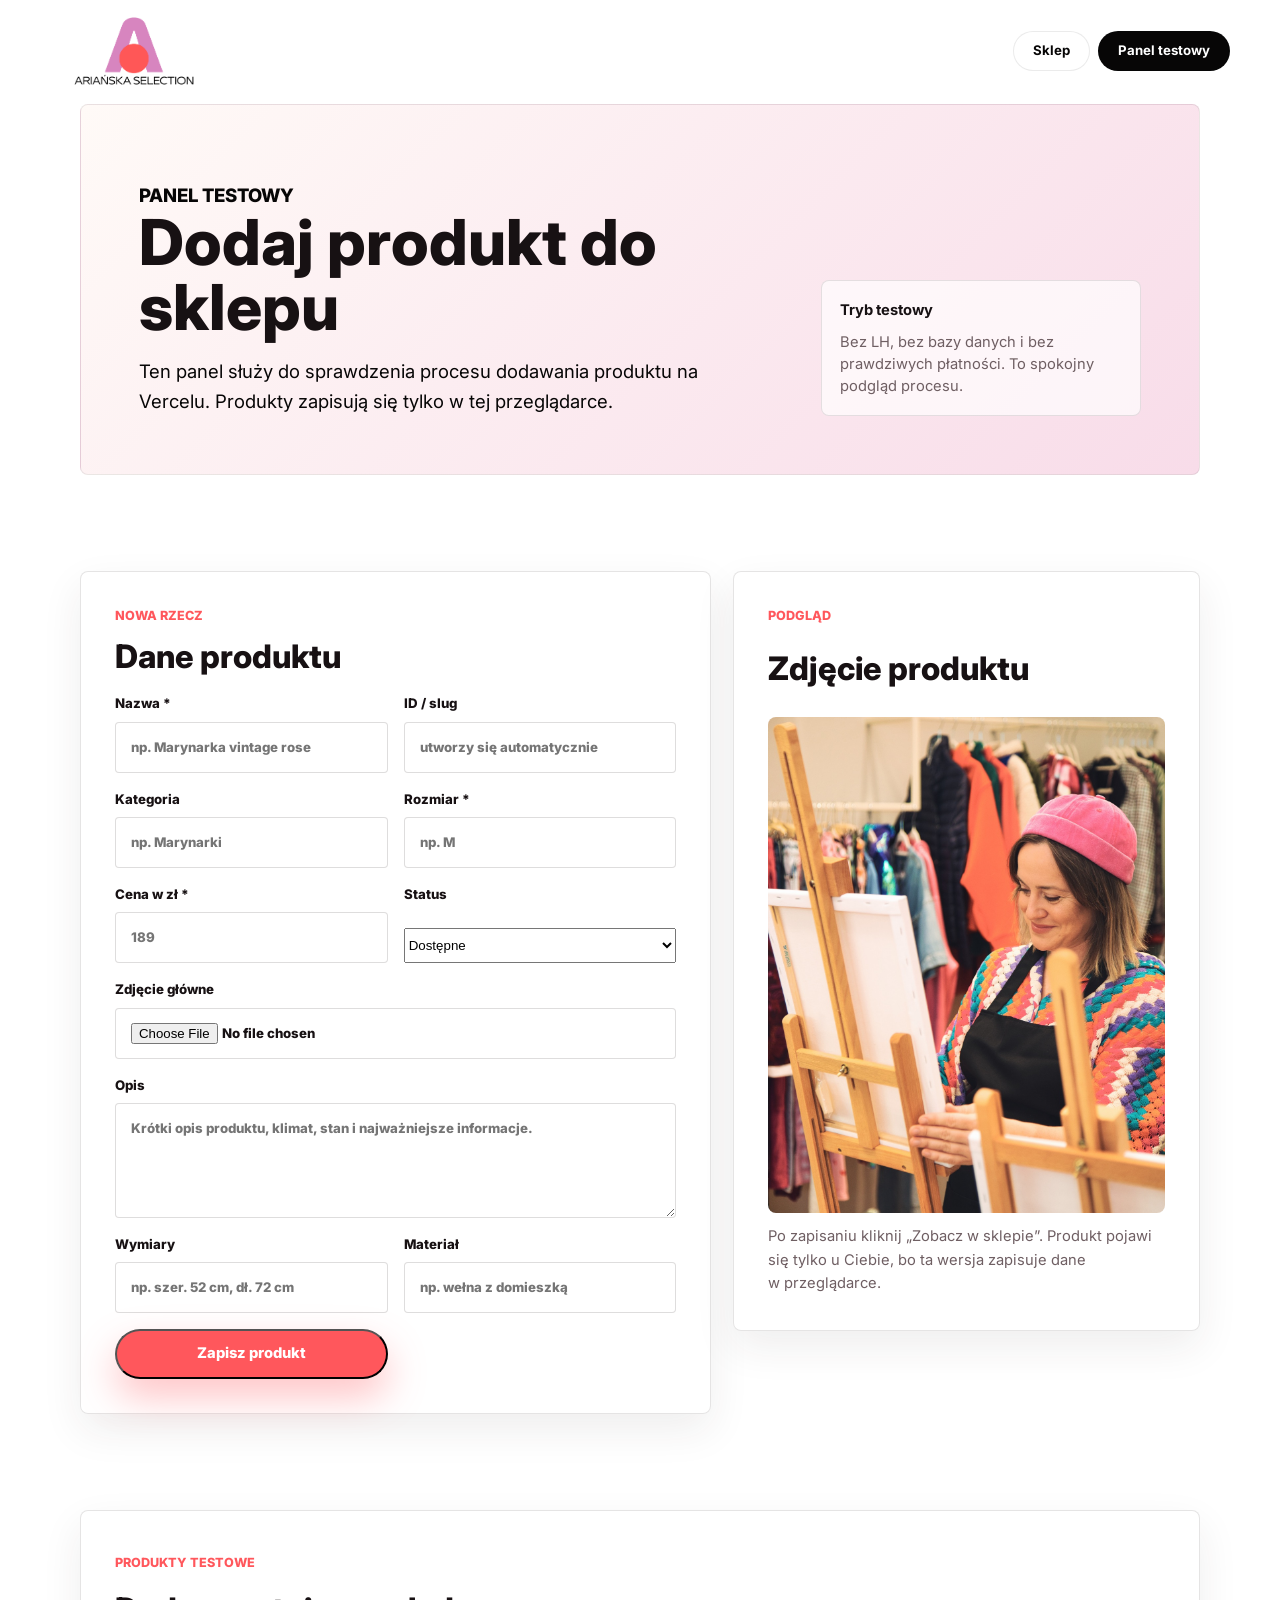
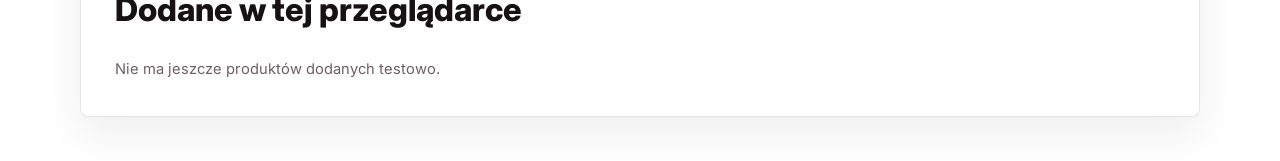
==== admin.html @ 2d5913c3 "Add test product admin panel" ====
<!doctype html>
<html lang="pl">
  <head>
    <meta charset="utf-8">
    <meta name="viewport" content="width=device-width, initial-scale=1">
    <title>Panel testowy sklepu | Ariańska Selection</title>
    <meta
      name="description"
      content="Testowy panel dodawania produktów do sklepu Ariańska Selection."
    >
    <link rel="preconnect" href="https://fonts.googleapis.com">
    <link rel="preconnect" href="https://fonts.gstatic.com" crossorigin>
    <link
      href="https://fonts.googleapis.com/css2?family=Inter:wght@400;500;600;700;800&display=swap"
      rel="stylesheet"
    >
    <link rel="stylesheet" href="styles.css?v=81">
    <style>
      .test-admin-note {
        margin: 0;
        color: var(--muted);
        font-size: 1rem;
        line-height: 1.6;
      }

      .test-admin-layout {
        display: grid;
        grid-template-columns: minmax(0, 1.15fr) minmax(280px, .85fr);
        gap: 22px;
        align-items: start;
      }

      .test-admin-panel {
        border: 1px solid rgba(47, 35, 32, .12);
        border-radius: 8px;
        background: rgba(255, 255, 255, .76);
        box-shadow: 0 16px 40px rgba(47, 35, 32, .08);
      }

      .test-admin-panel h2 {
        margin: 0 0 18px;
        font-size: clamp(1.55rem, 3vw, 2.2rem);
      }

      .test-admin-panel .form-grid {
        grid-template-columns: repeat(2, minmax(0, 1fr));
      }

      .test-admin-panel label.is-wide {
        grid-column: 1 / -1;
      }

      .test-admin-form {
        padding: clamp(22px, 4vw, 34px);
      }

      .test-admin-list {
        display: grid;
        gap: 12px;
        padding: clamp(22px, 4vw, 34px);
      }

      .test-admin-preview {
        display: grid;
        gap: 12px;
      }

      .test-admin-preview img {
        width: 100%;
        aspect-ratio: 4 / 5;
        object-fit: cover;
        border-radius: 8px;
        background: var(--rose-pale);
      }

      .test-product-row {
        display: grid;
        grid-template-columns: 72px minmax(0, 1fr);
        gap: 12px;
        align-items: center;
        padding: 12px;
        border: 1px solid rgba(47, 35, 32, .12);
        border-radius: 8px;
        background: rgba(255, 255, 255, .74);
      }

      .test-product-row img {
        width: 72px;
        aspect-ratio: 1;
        object-fit: cover;
        border-radius: 8px;
      }

      .test-product-row h3 {
        margin: 0;
        font-size: 1rem;
      }

      .test-product-row p {
        margin: 4px 0 10px;
        color: var(--muted);
        font-size: .9rem;
      }

      .test-product-actions {
        display: flex;
        flex-wrap: wrap;
        gap: 8px;
      }

      .test-product-actions a,
      .test-product-actions button {
        min-height: 34px;
        padding: 0 12px;
        border: 1px solid rgba(47, 35, 32, .14);
        border-radius: 999px;
        color: var(--ink);
        background: #fff;
        font-size: .82rem;
        font-weight: 800;
        text-decoration: none;
        text-transform: uppercase;
      }

      .test-product-actions button {
        cursor: pointer;
      }

      .test-admin-message {
        display: none;
        margin: 14px 0 0;
        padding: 12px 14px;
        border-radius: 8px;
        color: var(--ink);
        background: var(--rose-pale);
        font-weight: 800;
      }

      .test-admin-message.is-visible {
        display: block;
      }

      @media (max-width: 820px) {
        .test-admin-layout,
        .test-admin-panel .form-grid {
          grid-template-columns: 1fr;
        }
      }
    </style>
  </head>
  <body class="commerce-page shop-page">
    <header class="commerce-topbar">
      <a class="brand" href="/" aria-label="Ariańska Selection">
        <img src="assets/logo-menu.png" alt="Ariańska Selection">
      </a>
      <div class="site-menu" aria-label="Menu sklepu">
        <a href="/sklep">Sklep</a>
        <a class="is-active" href="/admin">Panel testowy</a>
      </div>
    </header>

    <main class="commerce-shell shop-shell">
      <section class="shop-hero">
        <div>
          <p class="section-kicker">Panel testowy</p>
          <h1>Dodaj produkt do sklepu</h1>
          <p>
            Ten panel służy do sprawdzenia procesu dodawania produktu na Vercelu.
            Produkty zapisują się tylko w tej przeglądarce.
          </p>
        </div>
        <aside>
          <strong>Tryb testowy</strong>
          <span>Bez LH, bez bazy danych i bez prawdziwych płatności. To spokojny podgląd procesu.</span>
        </aside>
      </section>

      <section class="test-admin-layout">
        <section class="test-admin-panel test-admin-form">
          <p class="section-kicker">Nowa rzecz</p>
          <h2>Dane produktu</h2>

          <form class="form-grid" data-shop-admin-form>
            <label>
              Nazwa *
              <input name="name" placeholder="np. Marynarka vintage rose" required>
            </label>
            <label>
              ID / slug
              <input name="id" placeholder="utworzy się automatycznie">
            </label>
            <label>
              Kategoria
              <input name="category" placeholder="np. Marynarki">
            </label>
            <label>
              Rozmiar *
              <input name="size" placeholder="np. M" required>
            </label>
            <label>
              Cena w zł *
              <input type="number" name="price" min="1" step="1" placeholder="189" required>
            </label>
            <label>
              Status
              <select name="status">
                <option value="available">Dostępne</option>
                <option value="reserved">Zarezerwowane</option>
                <option value="sold">Sprzedane</option>
              </select>
            </label>
            <label class="is-wide">
              Zdjęcie główne
              <input type="file" name="cover" accept="image/*">
            </label>
            <label class="is-wide">
              Opis
              <textarea name="description" rows="4" placeholder="Krótki opis produktu, klimat, stan i najważniejsze informacje."></textarea>
            </label>
            <label>
              Wymiary
              <input name="dimensions" placeholder="np. szer. 52 cm, dł. 72 cm">
            </label>
            <label>
              Materiał
              <input name="material" placeholder="np. wełna z domieszką">
            </label>
            <button class="button button-primary" type="submit">Zapisz produkt</button>
          </form>
          <p class="test-admin-message" data-admin-message></p>
        </section>

        <aside class="test-admin-panel test-admin-form test-admin-preview">
          <p class="section-kicker">Podgląd</p>
          <h2>Zdjęcie produktu</h2>
          <img src="assets/gallery-1.jpeg" alt="" data-image-preview>
          <p class="test-admin-note">
            Po zapisaniu kliknij „Zobacz w sklepie”. Produkt pojawi się tylko u Ciebie,
            bo ta wersja zapisuje dane w przeglądarce.
          </p>
        </aside>
      </section>

      <section class="test-admin-panel test-admin-list">
        <div class="admin-section-heading">
          <p class="section-kicker">Produkty testowe</p>
          <h2>Dodane w tej przeglądarce</h2>
        </div>
        <div data-custom-products-list></div>
      </section>
    </main>

    <script src="assets/shop-products.js?v=1"></script>
    <script src="assets/shop-storage.js?v=1"></script>
    <script>
      (() => {
        const form = document.querySelector("[data-shop-admin-form]");
        const list = document.querySelector("[data-custom-products-list]");
        const imageInput = form.elements.cover;
        const preview = document.querySelector("[data-image-preview]");
        const message = document.querySelector("[data-admin-message]");

        const escapeHtml = (value) => String(value || "").replace(/[&<>"']/g, (char) => ({
          "&": "&amp;",
          "<": "&lt;",
          ">": "&gt;",
          '"': "&quot;",
          "'": "&#039;"
        })[char]);

        const price = (value) => `${Number(value || 0).toLocaleString("pl-PL")} zł`;

        const showMessage = (text) => {
          message.textContent = text;
          message.classList.add("is-visible");
        };

        const renderList = () => {
          const products = window.ARIA_SHOP_STORAGE.customProducts();
          if (!products.length) {
            list.innerHTML = '<p class="test-admin-note">Nie ma jeszcze produktów dodanych testowo.</p>';
            return;
          }

          list.innerHTML = products.map((product) => `
            <article class="test-product-row">
              <img src="${escapeHtml(product.cover)}" alt="">
              <div>
                <h3>${escapeHtml(product.name)}</h3>
                <p>${escapeHtml(product.category)} · ${escapeHtml(product.size)} · ${price(product.price)}</p>
                <div class="test-product-actions">
                  <a href="produkt.html?id=${encodeURIComponent(product.id)}">Karta produktu</a>
                  <a href="sklep-zamowienie.html?id=${encodeURIComponent(product.id)}">Zamówienie</a>
                  <button type="button" data-remove-product="${escapeHtml(product.id)}">Usuń</button>
                </div>
              </div>
            </article>
          `).join("");
        };

        imageInput.addEventListener("change", async () => {
          const dataUrl = await window.ARIA_SHOP_STORAGE.fileToDataUrl(imageInput.files[0]);
          if (dataUrl) {
            preview.src = dataUrl;
          }
        });

        form.addEventListener("submit", async (event) => {
          event.preventDefault();
          const formData = new FormData(form);
          const name = String(formData.get("name") || "").trim();
          const id = window.ARIA_SHOP_STORAGE.slugify(formData.get("id") || name);
          const uploadedImage = await window.ARIA_SHOP_STORAGE.fileToDataUrl(imageInput.files[0]);
          const cover = uploadedImage || "assets/gallery-1.jpeg";

          const product = {
            id,
            name,
            price: Number(formData.get("price") || 0),
            size: String(formData.get("size") || "").trim(),
            status: String(formData.get("status") || "available"),
            category: String(formData.get("category") || "Nowości").trim() || "Nowości",
            cover,
            gallery: [cover],
            description: String(formData.get("description") || "").trim() || "Produkt dodany testowo w panelu Vercel.",
            dimensions: String(formData.get("dimensions") || "").trim() || "do uzupełnienia",
            material: String(formData.get("material") || "").trim() || "do uzupełnienia",
            note: "Produkt dodany testowo. Zapisany tylko w tej przeglądarce."
          };

          window.ARIA_SHOP_STORAGE.saveProduct(product);
          form.reset();
          preview.src = "assets/gallery-1.jpeg";
          renderList();
          showMessage("Produkt zapisany testowo. Możesz go zobaczyć w sklepie albo na karcie produktu.");
        });

        list.addEventListener("click", (event) => {
          const button = event.target.closest("[data-remove-product]");
          if (!button) return;
          window.ARIA_SHOP_STORAGE.removeProduct(button.dataset.removeProduct);
          renderList();
          showMessage("Produkt testowy został usunięty z tej przeglądarki.");
        });

        renderList();
      })();
    </script>
    <script src="assets/typography.js?v=1"></script>
  </body>
</html>
---- styles.css ----
:root {
  --black: #070606;
  --ink: #171113;
  --muted: #6f5f63;
  --rose: #d382bf;
  --rose-soft: #f9e9f3;
  --rose-pale: #fff6fa;
  --warm-panel: #fef9f6;
  --coral: #ff575c;
  --coral-dark: #df383e;
  --cream: #fffaf7;
  --line: rgba(23, 17, 19, 0.12);
  --shadow: 0 24px 70px rgba(36, 19, 25, 0.13);
}

*,
*::before,
*::after {
  box-sizing: border-box;
}

html {
  font-size: 92%;
  scroll-behavior: smooth;
}

body {
  margin: 0;
  color: var(--ink);
  background: var(--cream);
  font-family: "Inter", system-ui, -apple-system, BlinkMacSystemFont, "Segoe UI", sans-serif;
  line-height: 1.6;
}

img {
  display: block;
  max-width: 100%;
}

a {
  color: inherit;
}

button,
input,
textarea {
  font: inherit;
}

.container {
  width: min(1120px, calc(100% - 40px));
  margin: 0 auto;
}

.hero {
  position: relative;
  display: grid;
  min-height: 100vh;
  padding: 24px 0 72px;
  overflow: hidden;
  color: var(--black);
  background: url("assets/hero.jpg") center top / cover no-repeat;
}

.hero::before {
  position: absolute;
  inset: 0;
  z-index: 1;
  content: "";
  background: rgba(255, 255, 255, 0.1);
  pointer-events: none;
}

.hero::after {
  display: none;
  content: none;
}

.topbar {
  position: relative;
  z-index: 2;
  display: flex;
  align-items: center;
  justify-content: space-between;
  width: min(1180px, calc(100% - 40px));
  margin: 0 auto;
}

.brand {
  display: inline-flex;
  align-items: center;
  width: 168px;
  flex: 0 0 168px;
  text-decoration: none;
}

.brand img {
  width: 100%;
  max-height: 74px;
  height: auto;
  object-fit: contain;
}

.nav-cta,
.site-menu a {
  display: inline-flex;
  align-items: center;
  justify-content: center;
  min-height: 40px;
  padding: 0 19px;
  font-size: 0.9rem;
  font-weight: 700;
  text-decoration: none;
  color: var(--black);
  background: #fff;
  border-radius: 999px;
}

.site-menu {
  display: flex;
  flex-wrap: wrap;
  justify-content: flex-end;
  gap: 8px;
}

.site-menu a {
  border: 1px solid rgba(7, 6, 6, 0.08);
}

.site-menu a.is-active {
  color: #fff;
  background: var(--black);
}

.hero-content {
  position: relative;
  z-index: 2;
  align-self: center;
  width: min(1180px, calc(100% - 40px));
  margin: 0 auto;
  padding-top: 36px;
}

.eyebrow,
.section-kicker {
  margin: 0 0 14px;
  color: var(--coral);
  font-size: 0.86rem;
  font-weight: 800;
  letter-spacing: 0;
  text-transform: uppercase;
}

.hero .eyebrow {
  color: var(--black);
  font-size: 1.11rem;
}

.section-kicker-large {
  font-size: 1.11rem;
}

h1,
h2,
h3 {
  margin: 0;
  font-family: "Inter", system-ui, -apple-system, BlinkMacSystemFont, "Segoe UI", sans-serif;
  font-weight: 800;
  line-height: 1.08;
}

h1 {
  max-width: 980px;
  font-size: clamp(1.72rem, 4.1vw, 3.45rem);
}

h2 {
  font-size: clamp(1.72rem, 4vw, 3.15rem);
}

.lead {
  max-width: 610px;
  margin: 22px 0 0;
  font-size: clamp(1rem, 1.7vw, 1.2rem);
  color: var(--black);
}

.hero-actions {
  display: flex;
  flex-wrap: wrap;
  align-items: center;
  gap: 16px;
  margin-top: 28px;
}

.hero-social {
  display: inline-flex;
  align-items: center;
  gap: 10px;
  margin-top: 18px;
  padding: 8px 10px;
  border: 1px solid rgba(7, 6, 6, 0.12);
  border-radius: 999px;
  background: rgba(255, 255, 255, 0.58);
  backdrop-filter: blur(8px);
}

.hero-social span {
  color: var(--black);
  font-size: 0.78rem;
  font-weight: 800;
  text-transform: uppercase;
}

.hero-social a {
  display: inline-flex;
  width: 36px;
  height: 34px;
  align-items: center;
  justify-content: center;
  color: var(--black);
  border: 0;
  border-radius: 0;
  background: transparent;
  text-decoration: none;
  transition: transform 180ms ease, opacity 180ms ease;
}

.hero-social a:hover {
  opacity: 0.78;
  transform: translateY(-2px);
}

.hero-social img {
  width: 30px;
  height: 30px;
  object-fit: contain;
}

.hero-social svg {
  width: 17px;
  height: 17px;
  fill: currentColor;
}

.hero-social svg rect,
.hero-social svg circle {
  fill: none;
  stroke: currentColor;
  stroke-width: 1.9;
}

.hero-social svg path {
  fill: currentColor;
}

.button {
  display: inline-flex;
  align-items: center;
  justify-content: center;
  min-height: 50px;
  padding: 0 24px;
  font-weight: 800;
  text-decoration: none;
  border-radius: 999px;
  transition: transform 180ms ease, box-shadow 180ms ease, background 180ms ease;
}

.button:hover {
  transform: translateY(-2px);
}

.button-primary {
  color: #fff;
  background: var(--coral);
  box-shadow: 0 18px 38px rgba(255, 87, 92, 0.35);
}

.button-primary:hover {
  background: var(--coral-dark);
}

.event-pill {
  display: inline-flex;
  align-items: center;
  min-height: 40px;
  padding: 0 16px;
  font-weight: 700;
  color: var(--black);
  border: 1px solid rgba(7, 6, 6, 0.22);
  border-radius: 999px;
  background: rgba(255, 255, 255, 0.68);
  backdrop-filter: blur(10px);
}

section {
  padding: 70px 0;
}

.intro-section {
  padding: 58px 0 62px;
  background: var(--rose-pale);
}

.intro-section .container {
  width: min(1320px, calc(100% - 40px));
}

.intro-heading {
  display: grid;
  justify-items: center;
  gap: 14px;
  margin-bottom: 30px;
  text-align: center;
}

.intro-heading .section-kicker {
  justify-self: start;
  margin-bottom: 0;
}

.intro-section h2 {
  max-width: 980px;
  font-size: clamp(2rem, 3.2vw, 2.85rem);
  line-height: 1.04;
}

.workshop-types {
  display: grid;
  grid-template-columns: minmax(0, 1fr);
  gap: 18px;
  width: 100%;
  margin: 0 auto;
}

.keep-together {
  white-space: nowrap;
}

.workshop-type {
  display: grid;
  align-content: start;
  gap: 16px;
  min-height: auto;
  padding: clamp(26px, 3.4vw, 44px);
  border: 1px solid rgba(211, 130, 191, 0.28);
  border-radius: 8px;
  background: rgba(255, 255, 255, 0.72);
  box-shadow: 0 18px 48px rgba(36, 19, 25, 0.08);
}

.workshop-type h3 {
  color: var(--ink);
  font-size: clamp(1.9rem, 3vw, 2.75rem);
}

.workshop-type p {
  margin: 0;
  color: var(--muted);
  font-size: 1.04rem;
  line-height: 1.58;
}

.workshop-type .workshop-lead,
.workshop-type .workshop-tagline {
  color: var(--ink);
  font-weight: 800;
}

.workshop-detail-list {
  display: grid;
  gap: 12px;
  margin: 2px 0;
}

.workshop-detail-list h4 {
  margin: 0;
  color: inherit;
  font-size: 1.1rem;
  line-height: 1.25;
}

.workshop-detail-list strong {
  color: inherit;
}

.workshop-type-dark {
  color: var(--black);
  background: var(--warm-panel);
}

.workshop-type-dark .section-kicker {
  color: var(--black);
}

.workshop-type-dark h3 {
  color: var(--black);
}

.workshop-type-dark p {
  color: rgba(20, 15, 18, 0.82);
}

.workshop-type-dark .workshop-lead,
.workshop-type-dark .workshop-tagline {
  color: var(--black);
}

.workshop-included {
  display: grid;
  justify-items: center;
  gap: 16px;
  margin-top: 18px;
  padding: 26px 28px;
  border: 1px solid rgba(255, 87, 92, 0.2);
  border-radius: 8px;
  background: #fff;
  text-align: center;
}

.workshop-included h3 {
  color: var(--ink);
  font-size: clamp(1.75rem, 2.7vw, 2.45rem);
}

.workshop-included ul {
  width: min(100%, 1040px);
  display: grid;
  grid-template-columns: 1fr;
  gap: 0;
  margin: 0;
  padding: 8px 0;
  border: 1px solid rgba(211, 130, 191, 0.18);
  border-radius: 8px;
  background: var(--rose-pale);
  list-style: none;
  text-align: left;
}

.workshop-included li {
  min-height: auto;
  display: inline-flex;
  align-items: center;
  justify-content: flex-start;
  padding: 12px 20px;
  border: 0;
  border-bottom: 1px solid rgba(211, 130, 191, 0.14);
  border-radius: 0;
  color: var(--muted);
  background: transparent;
  font-size: 0.95rem;
  font-weight: 700;
  line-height: 1.3;
}

.workshop-included li:last-child {
  border-bottom: 0;
}

.workshop-included p {
  margin: 0;
  color: var(--coral-dark);
  font-weight: 800;
}

.split {
  display: grid;
  grid-template-columns: 1fr 0.82fr;
  gap: clamp(32px, 8vw, 96px);
  align-items: start;
}

.split p:last-child,
.panel p {
  margin: 0;
  color: var(--muted);
  font-size: 1.08rem;
}

.photo-band {
  display: grid;
  grid-template-columns: repeat(3, minmax(0, 1fr));
  gap: 14px;
  width: min(1120px, calc(100% - 40px));
  margin: 0 auto;
  padding: 46px 0 40px;
  background: transparent;
}

.photo-band img {
  width: 100%;
  height: clamp(230px, 22vw, 330px);
  object-fit: cover;
  object-position: center 36%;
  border-radius: 8px;
  filter: saturate(0.96) contrast(0.98);
}

.photo-band img:nth-child(2) {
  object-position: center 12%;
}

.photo-band img:nth-child(3) {
  object-position: center 30%;
}

.content-section {
  background: #fff;
}

.two-columns {
  display: grid;
  grid-template-columns: repeat(2, minmax(0, 1fr));
  gap: 24px;
}

.panel {
  min-height: 360px;
  padding: clamp(28px, 5vw, 52px);
  border: 1px solid var(--line);
  border-radius: 8px;
  background: var(--cream);
  box-shadow: var(--shadow);
}

.accent-panel {
  background: var(--black);
  color: #fff;
}

.accent-panel .section-kicker {
  color: var(--rose);
}

.mentor-wrap {
  width: 100%;
  background: var(--warm-panel);
}

.mentor-panel {
  display: grid;
  grid-template-columns: minmax(280px, 420px) minmax(0, 1fr);
  gap: clamp(28px, 5vw, 64px);
  align-items: center;
  width: min(1320px, calc(100% - 40px));
  min-height: 0;
  margin: 0 auto;
  padding: clamp(34px, 5vw, 64px) 0;
  background: var(--warm-panel);
  color: var(--black);
  border: 0;
  border-radius: 0;
  box-shadow: none;
}

.mentor-panel .section-kicker {
  color: var(--black);
}

.mentor-panel h2 {
  margin-bottom: 18px;
  font-size: clamp(2.4rem, 5vw, 4.5rem);
}

.mentor-panel p {
  max-width: 920px;
  color: rgba(20, 15, 18, 0.84);
  font-size: clamp(1rem, 1.45vw, 1.18rem);
  line-height: 1.65;
}

.mentor-panel p + p {
  margin-top: 14px;
}

.mentor-photo {
  overflow: hidden;
  border-radius: 8px;
  width: min(100%, 380px);
  aspect-ratio: 3 / 4;
  background: var(--warm-panel);
}

.mentor-photo img {
  width: 100%;
  height: 100%;
  object-fit: cover;
  object-position: center top;
}

.check-list {
  display: grid;
  gap: 18px;
  margin: 0;
  padding: 0;
  list-style: none;
  color: rgba(255, 255, 255, 0.86);
  font-size: 1.08rem;
}

.check-list li {
  position: relative;
  padding-left: 30px;
}

.check-list li::before {
  position: absolute;
  top: 0.18em;
  left: 0;
  width: 18px;
  height: 18px;
  content: "";
  border-radius: 50%;
  background: var(--coral);
  box-shadow: inset 0 0 0 5px var(--black);
}

.details-section {
  background: var(--rose-soft);
}

.section-heading {
  max-width: 720px;
  margin-bottom: 36px;
}

.section-heading p:last-child {
  max-width: 660px;
  margin: 16px 0 0;
  color: var(--muted);
  font-size: 1.06rem;
}

.schedule-section {
  background: #fff;
}

.workshops-list {
  display: grid;
  gap: 14px;
}

.workshop-card {
  display: grid;
  grid-template-columns: 132px minmax(0, 1fr) 180px;
  gap: 22px;
  align-items: center;
  padding: 20px;
  border: 1px solid var(--line);
  border-radius: 8px;
  background: var(--cream);
  box-shadow: 0 14px 42px rgba(36, 19, 25, 0.08);
}

.workshop-card.is-selected {
  border-color: rgba(255, 87, 92, 0.48);
  box-shadow: 0 18px 46px rgba(255, 87, 92, 0.16);
}

.workshop-card.is-full {
  opacity: 0.62;
}

.workshop-date {
  display: grid;
  align-content: center;
  justify-items: center;
  gap: 8px;
  min-height: 104px;
  border-radius: 8px;
  color: #fff;
  background: var(--black);
  text-align: center;
}

.workshop-date span {
  font-family: "Inter", system-ui, -apple-system, BlinkMacSystemFont, "Segoe UI", sans-serif;
  font-size: 1.62rem;
  font-weight: 850;
  font-variant-numeric: tabular-nums;
  line-height: 1;
  letter-spacing: 0.01em;
}

.workshop-date strong {
  font-size: 1.08rem;
  font-weight: 850;
  font-variant-numeric: tabular-nums;
  line-height: 1;
  letter-spacing: 0.04em;
}

.workshop-info h3 {
  margin: 0 0 8px;
  font-family: "Inter", system-ui, -apple-system, BlinkMacSystemFont, "Segoe UI", sans-serif;
  font-size: clamp(1.42rem, 2.45vw, 2.05rem);
  font-weight: 800;
  line-height: 1.08;
}

.workshop-info p {
  margin: 0;
  color: var(--muted);
}

.workshop-info small {
  display: inline-flex;
  margin-top: 10px;
  color: var(--coral-dark);
  font-weight: 800;
}

.workshop-button {
  min-height: 50px;
  padding: 0 18px;
  color: #fff;
  background: var(--coral);
  box-shadow: none;
}

.workshop-button[aria-disabled="true"] {
  pointer-events: none;
  background: var(--muted);
}

.button[aria-disabled="true"] {
  pointer-events: none;
  opacity: 0.55;
}

.details-grid {
  display: grid;
  grid-template-columns: repeat(5, minmax(0, 1fr));
  gap: 14px;
}

.detail {
  padding: 24px;
  border: 1px solid rgba(211, 130, 191, 0.28);
  border-radius: 8px;
  background: rgba(255, 255, 255, 0.74);
}

.detail span {
  display: block;
  margin-bottom: 12px;
  color: var(--muted);
  font-size: 0.82rem;
  font-weight: 800;
  text-transform: uppercase;
}

.detail strong {
  display: block;
  font-family: "Inter", system-ui, -apple-system, BlinkMacSystemFont, "Segoe UI", sans-serif;
  font-size: clamp(1.12rem, 2vw, 1.48rem);
  font-weight: 800;
  line-height: 1.12;
}

.faq-section {
  background: #fff;
}

.reservation-section {
  background: linear-gradient(180deg, #fff 0%, var(--rose-pale) 100%);
}

.reservation-steps {
  display: grid;
  grid-template-columns: minmax(0, 0.85fr) minmax(420px, 1fr);
  gap: clamp(28px, 6vw, 72px);
  align-items: center;
}

.reservation-layout {
  display: grid;
  grid-template-columns: minmax(0, 0.82fr) minmax(360px, 0.68fr);
  gap: clamp(28px, 6vw, 72px);
  align-items: start;
}

.reservation-section .section-kicker {
  font-size: 1.11rem;
}

.reservation-copy h2 {
  margin-bottom: 22px;
}

.reservation-copy p {
  max-width: 620px;
  margin: 0;
  color: var(--muted);
  font-size: 1.08rem;
}

.reservation-copy .button {
  margin-top: 28px;
}

.reservation-flow {
  display: grid;
  grid-template-columns: repeat(3, minmax(0, 1fr));
  gap: 12px;
}

.reservation-flow article {
  min-height: 190px;
  padding: 24px;
  border: 1px solid var(--line);
  border-radius: 8px;
  background: #fff;
  box-shadow: var(--shadow);
}

.reservation-flow span {
  display: inline-grid;
  place-items: center;
  width: 36px;
  height: 36px;
  margin-bottom: 18px;
  color: #fff;
  border-radius: 999px;
  background: var(--coral);
  font-weight: 850;
}

.reservation-flow strong {
  display: block;
  margin-bottom: 8px;
  font-size: 1.08rem;
}

.reservation-flow p {
  margin: 0;
  color: var(--muted);
}

.places-counter {
  display: inline-flex;
  align-items: center;
  min-height: 48px;
  margin-top: 28px;
  padding: 0 18px;
  color: var(--black);
  border: 1px solid rgba(255, 87, 92, 0.22);
  border-radius: 999px;
  background: #fff;
}

.selected-workshop {
  display: grid;
  gap: 5px;
  max-width: 520px;
  margin-top: 24px;
  padding: 18px;
  border: 1px solid rgba(255, 87, 92, 0.22);
  border-radius: 8px;
  background: #fff;
}

.selected-workshop span {
  color: var(--muted);
  font-size: 0.78rem;
  font-weight: 800;
  text-transform: uppercase;
}

.selected-workshop strong {
  font-family: "Inter", system-ui, -apple-system, BlinkMacSystemFont, "Segoe UI", sans-serif;
  font-size: clamp(1.35rem, 2.5vw, 1.85rem);
  font-weight: 850;
  font-variant-numeric: tabular-nums;
  line-height: 1.12;
  letter-spacing: 0;
}

.selected-workshop a {
  color: var(--coral-dark);
  font-size: 0.9rem;
  font-weight: 800;
}

.signup-form,
.message-panel,
.admin-login,
.submission,
.admin-stats div {
  border: 1px solid var(--line);
  border-radius: 8px;
  background: rgba(255, 255, 255, 0.86);
  box-shadow: var(--shadow);
}

.signup-form {
  display: grid;
  gap: 18px;
  padding: clamp(24px, 4vw, 38px);
}

.signup-form label,
.admin-login label {
  display: grid;
  gap: 8px;
  color: var(--ink);
  font-size: 0.9rem;
  font-weight: 800;
}

.signup-form input,
.signup-form textarea,
.admin-login input {
  width: 100%;
  border: 1px solid rgba(23, 17, 19, 0.14);
  border-radius: 8px;
  background: #fff;
  color: var(--ink);
  padding: 14px 15px;
  outline: none;
}

.signup-form input:focus,
.signup-form textarea:focus,
.admin-login input:focus {
  border-color: var(--coral);
  box-shadow: 0 0 0 4px rgba(255, 87, 92, 0.12);
}

.signup-form textarea {
  resize: vertical;
}

.consent-row {
  grid-template-columns: 20px 1fr;
  align-items: start;
  margin-top: 16px;
  color: var(--muted);
  font-size: 0.94rem;
  font-weight: 600;
  line-height: 1.45;
}

.consent-row a {
  color: var(--coral-dark);
  font-weight: 800;
}

.consent-row input {
  width: 18px;
  height: 18px;
  margin-top: 2px;
  accent-color: var(--coral);
}

.signup-form button {
  width: 100%;
  margin-top: 8px;
  border: 0;
  cursor: pointer;
}

.signup-form button:disabled {
  cursor: not-allowed;
  opacity: 0.56;
  transform: none;
}

.payment-note {
  margin: 0;
  color: var(--muted);
  font-size: 0.92rem;
}

.commerce-page {
  min-height: 100vh;
  background: #fff;
}

.commerce-topbar,
.checkout-header {
  display: flex;
  justify-content: space-between;
  align-items: center;
  gap: 24px;
  width: min(1180px, calc(100% - 40px));
  margin: 0 auto;
  padding: 24px 0;
}

.commerce-topbar {
  padding: 14px 0 8px;
}

.commerce-topbar .brand,
.checkout-header .brand {
  width: 176px;
}

.commerce-topbar .brand {
  width: 142px;
}

.commerce-shell,
.checkout-shell {
  width: min(1180px, calc(100% - 40px));
  margin: 0 auto;
  padding: 18px 0 72px;
}

.commerce-shell {
  width: min(1120px, calc(100% - 40px));
  padding: 8px 0 44px;
}

.breadcrumbs {
  display: flex;
  flex-wrap: wrap;
  gap: 8px;
  align-items: center;
  margin-bottom: 18px;
  color: var(--muted);
  font-size: 0.92rem;
}

.breadcrumbs a {
  color: var(--ink);
  text-decoration: none;
}

.product-layout {
  display: grid;
  grid-template-columns: minmax(360px, 0.98fr) minmax(400px, 0.9fr);
  gap: clamp(22px, 3.5vw, 34px);
  align-items: stretch;
  padding: 20px 0 0;
}

.product-gallery {
  display: grid;
  gap: 12px;
}

.product-main-image {
  position: relative;
  overflow: hidden;
  aspect-ratio: 1.08 / 1;
  border-radius: 8px;
  background: var(--rose-pale);
}

.product-main-image img {
  width: 100%;
  height: 100%;
  object-fit: cover;
}

.last-places {
  position: absolute;
  top: 20px;
  right: -50px;
  min-width: 210px;
  padding: 10px 22px;
  color: #fff;
  background: var(--coral);
  font-size: 0.98rem;
  font-weight: 900;
  text-align: center;
  text-transform: uppercase;
  transform: rotate(45deg);
}

.product-thumbs {
  display: grid;
  grid-template-columns: repeat(3, minmax(0, 1fr));
  gap: 8px;
}

.product-thumbs button {
  overflow: hidden;
  aspect-ratio: 1.24 / 1;
  padding: 0;
  border: 0;
  border-radius: 8px;
  background: var(--rose-pale);
  cursor: pointer;
}

.product-thumbs img {
  width: 100%;
  height: 100%;
  object-fit: cover;
  transition: transform 0.18s ease;
}

.product-thumbs button:hover img {
  transform: scale(1.04);
}

.product-card,
.checkout-form-panel,
.order-panel,
.checkout-notice {
  border: 1px solid var(--line);
  border-radius: 8px;
  background: var(--cream);
  box-shadow: var(--shadow);
}

.product-card {
  display: grid;
  gap: 12px;
  align-content: start;
  padding: clamp(20px, 2.6vw, 28px);
}

.product-card h1,
.checkout-header h1,
.checkout-form-panel h2,
.order-panel h2 {
  margin: 0;
}

.product-card h1 {
  font-size: clamp(2.1rem, 3.6vw, 3.5rem);
}

.product-card > p:not(.section-kicker) {
  margin: 0;
  font-size: 0.95rem;
  line-height: 1.48;
}

.event-meta-grid {
  display: grid;
  grid-template-columns: repeat(2, minmax(0, 1fr));
  gap: 12px 16px;
  padding: 14px 0;
  border-top: 1px solid var(--line);
  border-bottom: 1px solid var(--line);
}

.event-meta-grid span {
  display: block;
  margin-bottom: 5px;
  color: var(--muted);
  font-size: 0.78rem;
  font-weight: 850;
  text-transform: uppercase;
}

.event-meta-grid strong {
  display: block;
  color: var(--ink);
  font-size: 0.94rem;
  line-height: 1.35;
}

.product-price {
  display: grid;
  gap: 4px;
}

.product-price strong {
  color: var(--coral);
  font-size: clamp(1.85rem, 3.1vw, 2.45rem);
  line-height: 1;
}

.product-price span {
  color: var(--muted);
  font-weight: 800;
}

.quantity-row {
  display: flex;
  flex-wrap: wrap;
  gap: 12px;
  align-items: center;
}

.quantity-row button,
.quantity-row input {
  width: 46px;
  height: 46px;
  border: 1px solid rgba(23, 17, 19, 0.16);
  border-radius: 0;
  background: #fff;
  text-align: center;
  font-weight: 800;
}

.quantity-row .button {
  min-width: 148px;
}

.product-details {
  display: grid;
  gap: 6px;
  padding-top: 12px;
  border-top: 1px solid var(--line);
  color: var(--muted);
}

.product-details p {
  margin: 0;
}

.checkout-shell {
  max-width: 980px;
}

.checkout-header {
  width: 100%;
  padding-top: 34px;
}

.checkout-header h1 {
  font-size: clamp(2.1rem, 5vw, 4rem);
}

.checkout-notice {
  display: grid;
  grid-template-columns: 160px 1fr auto;
  gap: 16px;
  align-items: center;
  margin-bottom: 28px;
  padding: 16px 18px;
}

.checkout-notice strong {
  text-transform: uppercase;
}

.checkout-notice span {
  color: var(--muted);
}

.checkout-notice a {
  color: var(--coral-dark);
  font-weight: 850;
}

.checkout-grid {
  display: grid;
  grid-template-columns: minmax(0, 1fr) minmax(330px, 0.72fr);
  gap: 28px;
  align-items: start;
}

.checkout-form-panel,
.order-panel {
  display: grid;
  gap: 22px;
  min-width: 0;
  padding: clamp(24px, 4vw, 36px);
}

.checkout-form-panel h2 {
  max-width: 100%;
  font-size: clamp(2.15rem, 4vw, 3.25rem);
}

.order-panel h2 {
  max-width: 100%;
  font-size: clamp(2rem, 3vw, 2.7rem);
}

.form-grid {
  display: grid;
  gap: 16px;
  min-width: 0;
}

.form-grid label {
  display: grid;
  gap: 7px;
  color: var(--ink);
  font-size: 0.9rem;
  font-weight: 800;
}

.form-grid input,
.form-grid textarea {
  width: 100%;
  min-width: 0;
  border: 1px solid rgba(23, 17, 19, 0.14);
  border-radius: 4px;
  background: #fff;
  padding: 14px 15px;
}

.order-table {
  overflow: hidden;
  border: 1px solid rgba(255, 87, 92, 0.25);
  border-radius: 8px;
  background: #fff;
}

.order-row {
  display: grid;
  grid-template-columns: minmax(0, 1fr) 110px;
  gap: 16px;
  padding: 16px;
  border-bottom: 1px solid var(--line);
}

.order-row:last-child {
  border-bottom: 0;
}

.order-head {
  color: #fff;
  background: var(--coral);
  font-size: 0.8rem;
  font-weight: 850;
  text-transform: uppercase;
}

.order-row small {
  display: block;
  margin-top: 5px;
  color: var(--muted);
}

.payment-box {
  display: grid;
  gap: 8px;
  padding: 16px;
  border-radius: 8px;
  background: var(--rose-pale);
}

.payment-box span {
  color: var(--muted);
  font-size: 0.92rem;
}

.checkout-consent {
  margin-top: 0;
}

.order-panel .button {
  width: 100%;
}

.sold-out-message {
  display: none;
  padding: clamp(24px, 4vw, 38px);
  border: 1px solid rgba(255, 87, 92, 0.26);
  border-radius: 8px;
  background: #fff;
}

.sold-out-message h3 {
  margin: 0 0 12px;
  font-family: "Inter", system-ui, -apple-system, BlinkMacSystemFont, "Segoe UI", sans-serif;
  font-size: clamp(1.55rem, 3.2vw, 2.4rem);
  font-weight: 800;
  line-height: 1.08;
}

.sold-out-message p {
  margin: 0;
  color: var(--muted);
}

.reservation-layout.is-full .signup-form {
  display: none;
}

.reservation-layout.is-full .sold-out-message {
  display: block;
}

.shop-shell {
  display: grid;
  gap: 26px;
}

.shop-hero {
  display: grid;
  grid-template-columns: minmax(0, 1fr) 320px;
  gap: clamp(22px, 5vw, 64px);
  align-items: end;
  padding: clamp(24px, 5vw, 58px);
  border: 1px solid rgba(7, 6, 6, 0.08);
  border-radius: 8px;
  background: linear-gradient(135deg, #fffaf7, #f8dce9);
}

.shop-hero h1 {
  max-width: 820px;
  font-size: clamp(2.35rem, 5vw, 4.3rem);
  line-height: 1.02;
}

.shop-hero p {
  max-width: 690px;
  margin: 18px 0 0;
  color: var(--black);
  font-size: clamp(1.05rem, 1.45vw, 1.28rem);
  line-height: 1.58;
}

.shop-hero aside {
  display: grid;
  gap: 8px;
  padding: 18px;
  border: 1px solid rgba(7, 6, 6, 0.1);
  border-radius: 8px;
  background: rgba(255, 255, 255, 0.68);
}

.shop-hero aside span {
  color: var(--muted);
  line-height: 1.5;
}

.shop-toolbar {
  display: flex;
  flex-wrap: wrap;
  gap: 8px;
}

.shop-toolbar button {
  min-height: 38px;
  padding: 0 16px;
  border: 1px solid rgba(7, 6, 6, 0.12);
  border-radius: 999px;
  background: #fff;
  cursor: pointer;
  font-weight: 800;
}

.shop-toolbar button.is-active {
  color: #fff;
  background: var(--black);
}

.shop-grid {
  display: grid;
  grid-template-columns: repeat(3, minmax(0, 1fr));
  gap: 18px;
}

.shop-card {
  overflow: hidden;
  border: 1px solid rgba(7, 6, 6, 0.08);
  border-radius: 8px;
  background: #fff;
  box-shadow: 0 18px 44px rgba(36, 19, 25, 0.08);
}

.shop-card-media {
  position: relative;
  display: block;
  aspect-ratio: 4 / 5;
  overflow: hidden;
  color: inherit;
  text-decoration: none;
}

.shop-card-media img {
  width: 100%;
  height: 100%;
  object-fit: cover;
  transition: transform 220ms ease;
}

.shop-card:hover .shop-card-media img {
  transform: scale(1.035);
}

.shop-card-media span,
.product-status {
  position: absolute;
  top: 12px;
  left: 12px;
  padding: 7px 10px;
  border-radius: 999px;
  background: rgba(255, 255, 255, 0.86);
  font-size: 0.76rem;
  font-weight: 850;
  text-transform: uppercase;
}

.shop-card.status-reserved .shop-card-media span,
.product-status.status-reserved {
  color: #7b4b00;
}

.shop-card.status-sold .shop-card-media span,
.product-status.status-sold {
  color: #6f6a66;
}

.shop-card-body {
  display: grid;
  gap: 10px;
  padding: 16px;
}

.shop-card-body p {
  margin: 0;
  color: var(--muted);
  font-size: 0.86rem;
}

.shop-card-body h2 {
  font-size: clamp(1.18rem, 1.6vw, 1.5rem);
}

.shop-card-body div {
  display: flex;
  align-items: center;
  justify-content: space-between;
  gap: 12px;
}

.shop-card-body strong,
.product-price {
  font-size: 1.22rem;
  font-weight: 850;
}

.shop-card-link {
  color: var(--coral);
  font-weight: 850;
  text-decoration: none;
}

.shop-empty {
  grid-column: 1 / -1;
  margin: 0;
  padding: 24px;
  border-radius: 8px;
  background: var(--rose-pale);
}

.product-shell {
  display: grid;
  gap: 22px;
}

.product-detail {
  display: grid;
  grid-template-columns: minmax(0, 1.05fr) minmax(360px, 0.95fr);
  gap: clamp(24px, 5vw, 64px);
  align-items: start;
}

.product-gallery-shop {
  display: grid;
  gap: 12px;
}

.product-main-photo {
  width: 100%;
  aspect-ratio: 4 / 5;
  object-fit: cover;
  border-radius: 8px;
}

.product-gallery-shop div {
  display: grid;
  grid-template-columns: repeat(4, 1fr);
  gap: 10px;
}

.product-gallery-shop button {
  padding: 0;
  overflow: hidden;
  border: 0;
  border-radius: 8px;
  background: transparent;
  cursor: pointer;
}

.product-gallery-shop button img {
  width: 100%;
  aspect-ratio: 1 / 1;
  object-fit: cover;
}

.product-summary-shop {
  position: sticky;
  top: 22px;
  display: grid;
  gap: 18px;
  padding: clamp(22px, 4vw, 36px);
  border: 1px solid rgba(7, 6, 6, 0.08);
  border-radius: 8px;
  background: #fff;
  box-shadow: var(--shadow);
}

.product-summary-shop h1 {
  font-size: clamp(2rem, 4vw, 3.5rem);
}

.product-summary-shop p {
  margin: 0;
  color: var(--black);
  font-size: 1.06rem;
  line-height: 1.6;
}

.product-summary-shop dl {
  display: grid;
  gap: 10px;
  margin: 0;
}

.product-summary-shop dl div {
  display: grid;
  grid-template-columns: 110px minmax(0, 1fr);
  gap: 14px;
  padding-top: 10px;
  border-top: 1px solid rgba(7, 6, 6, 0.08);
}

.product-summary-shop dt {
  color: var(--muted);
  font-weight: 800;
}

.product-summary-shop dd {
  margin: 0;
}

.button.is-disabled {
  opacity: 0.48;
  pointer-events: none;
}

.delivery-options {
  display: grid;
  gap: 10px;
  margin: 24px 0 0;
  padding: 18px;
  border: 1px solid rgba(7, 6, 6, 0.1);
  border-radius: 8px;
}

.delivery-options legend {
  padding: 0 8px;
  font-weight: 850;
}

.delivery-options label {
  display: flex;
  gap: 10px;
  align-items: center;
}

.delivery-address {
  margin-top: 18px;
}

.legal-section {
  padding-top: 76px;
  background: #fff;
}

.legal-grid {
  display: grid;
  grid-template-columns: repeat(2, minmax(0, 1fr));
  gap: 18px;
}

.legal-block {
  padding: clamp(24px, 4vw, 42px);
  border: 1px solid var(--line);
  border-radius: 8px;
  background: var(--cream);
}

.legal-block h2 {
  margin-bottom: 22px;
  font-size: clamp(1.9rem, 3.5vw, 3.1rem);
}

.legal-block p,
.legal-block li {
  color: var(--muted);
  font-size: 1rem;
}

.legal-block p {
  margin: 0;
}

.legal-block p + p {
  margin-top: 14px;
}

.legal-block ul {
  display: grid;
  gap: 12px;
  margin: 0;
  padding-left: 20px;
}

.legal-page {
  max-width: 920px;
}

.legal-document {
  display: grid;
  gap: 18px;
  padding: clamp(26px, 4vw, 46px);
}

.legal-document h1 {
  font-size: clamp(2.2rem, 5vw, 4rem);
}

.legal-document h2 {
  margin: 18px 0 0;
  font-family: "Inter", system-ui, -apple-system, BlinkMacSystemFont, "Segoe UI", sans-serif;
  font-size: 1.08rem;
  line-height: 1.25;
}

.legal-document p + p {
  margin-top: 0;
}

.legal-document ul {
  gap: 8px;
}

.narrow {
  width: min(860px, calc(100% - 40px));
}

.faq-list {
  display: grid;
  gap: 12px;
}

details {
  border: 1px solid var(--line);
  border-radius: 8px;
  background: var(--cream);
}

summary {
  cursor: pointer;
  padding: 22px 24px;
  font-weight: 800;
}

details p {
  margin: 0;
  padding: 0 24px 24px;
  color: var(--muted);
}

.final-cta {
  color: #fff;
  background:
    linear-gradient(90deg, rgba(7, 6, 6, 0.9), rgba(7, 6, 6, 0.7)),
    url("assets/warsztaty-wino.jpeg") center / cover no-repeat;
}

.rental-hero {
  position: relative;
  display: grid;
  min-height: 82vh;
  padding: 28px 0 72px;
  overflow: hidden;
  color: var(--black);
  background:
    linear-gradient(90deg, rgba(255, 250, 247, 0.92), rgba(255, 250, 247, 0.6)),
    url("assets/warsztaty-grupa.jpeg") center / cover no-repeat;
}

.rental-hero-content {
  position: relative;
  z-index: 2;
  align-self: center;
  width: min(1180px, calc(100% - 40px));
  margin: 0 auto;
  padding-top: 56px;
}

.rental-hero .eyebrow {
  color: var(--black);
  font-size: 1.11rem;
}

.rental-hero-content h1 {
  max-width: 980px;
  font-size: clamp(2.1rem, 5vw, 4.1rem);
  line-height: 1.02;
}

.rental-hero-content .button {
  margin-top: 34px;
}

.rental-story,
.rental-contact {
  background: var(--rose-pale);
}

.rental-story {
  padding: 62px 0 58px;
}

.rental-story-shell {
  display: grid;
  grid-template-columns: minmax(0, 1fr) minmax(300px, 0.64fr);
  gap: clamp(28px, 5vw, 58px);
  align-items: start;
}

.rental-story-copy {
  display: grid;
  gap: 24px;
}

.rental-story .section-kicker,
.rental-details .section-kicker,
.rental-contact .section-kicker {
  margin-bottom: 12px;
  color: var(--coral);
  font-size: clamp(0.94rem, 0.98vw, 1.06rem);
  font-weight: 800;
  letter-spacing: 0;
  text-transform: uppercase;
}

.rental-story-header h2,
.rental-section-heading h2,
.rental-pricing h2,
.rental-contact-inner h2 {
  font-size: clamp(2rem, 3.2vw, 2.85rem);
  line-height: 1.04;
}

.rental-story-header h2 {
  max-width: 660px;
}

.rental-story-header p:not(.section-kicker),
.rental-uses h3,
.rental-reasons-grid p,
.rental-pricing-note p,
.rental-contact p {
  margin: 0;
  color: var(--black);
  font-size: clamp(1.05rem, 1.25vw, 1.2rem);
  line-height: 1.62;
}

.rental-story-header p:not(.section-kicker) {
  margin-top: 22px;
  max-width: 760px;
}

.rental-uses {
  padding: clamp(24px, 3.3vw, 36px);
  border: 1px solid rgba(211, 130, 191, 0.24);
  border-radius: 8px;
  background: rgba(255, 250, 247, 0.74);
  box-shadow: 0 18px 46px rgba(36, 19, 25, 0.08);
}

.rental-story-video {
  position: sticky;
  top: 22px;
  width: min(420px, 100%);
  margin: 0;
  justify-self: end;
}

.rental-story-video video {
  display: block;
  width: 100%;
  aspect-ratio: 4 / 5;
  height: auto;
  border: 1px solid rgba(211, 130, 191, 0.24);
  border-radius: 8px;
  background: var(--black);
  box-shadow: 0 18px 46px rgba(36, 19, 25, 0.1);
  object-fit: cover;
}

.rental-uses h3 {
  margin-bottom: 18px;
  font-weight: 800;
}

.rental-uses ul {
  display: grid;
  grid-template-columns: repeat(2, minmax(0, 1fr));
  grid-auto-rows: minmax(2.9em, auto);
  gap: 10px 18px;
  align-items: start;
  margin: 0;
  padding: 0;
  list-style: none;
}

.rental-uses li {
  position: relative;
  padding-left: 18px;
  color: #3f302a;
  font-size: 0.98rem;
  line-height: 1.45;
}

.rental-uses li::before {
  position: absolute;
  left: 0;
  color: var(--coral);
  content: "•";
}

.rental-details {
  background: #fff;
}

.rental-details-shell {
  display: grid;
  gap: 34px;
}

.rental-section-heading {
  max-width: 760px;
}

.rental-reasons-grid {
  display: grid;
  grid-template-columns: repeat(4, minmax(0, 1fr));
  gap: 16px;
}

.rental-reasons-grid article {
  min-width: 0;
  padding: 22px;
  border: 1px solid var(--line);
  border-radius: 8px;
  background: var(--cream);
}

.rental-reasons-grid h3 {
  margin: 0 0 10px;
  color: var(--black);
  font-size: 1.1rem;
  line-height: 1.18;
}

.rental-reasons-grid p {
  font-size: 0.94rem;
  line-height: 1.62;
}

.rental-pricing {
  display: grid;
  grid-template-columns: minmax(220px, 0.72fr) minmax(330px, 1fr) minmax(300px, 0.92fr);
  gap: clamp(18px, 2.4vw, 30px);
  align-items: stretch;
  padding: clamp(26px, 4vw, 42px);
  border-radius: 8px;
  color: #fff;
  background: var(--black);
}

.rental-pricing > div {
  min-width: 0;
}

.rental-pricing .section-kicker,
.rental-pricing h2,
.rental-pricing p {
  color: #fff;
}

.rental-pricing h2 {
  max-width: 420px;
}

.rental-price-list {
  display: grid;
  align-content: start;
  gap: 0;
  padding: 2px 18px 0;
  border-right: 1px solid rgba(255, 255, 255, 0.14);
  border-left: 1px solid rgba(255, 255, 255, 0.14);
}

.rental-price-list div {
  display: flex;
  align-items: center;
  justify-content: space-between;
  gap: 18px;
  padding: 12px 0;
  border-bottom: 1px solid rgba(255, 255, 255, 0.18);
}

.rental-price-list div:first-child {
  padding-top: 0;
}

.rental-price-list span {
  color: rgba(255, 255, 255, 0.78);
}

.rental-price-list strong {
  color: #fff;
  font-size: 1.08rem;
  white-space: nowrap;
}

.rental-pricing-note {
  display: grid;
  align-content: stretch;
  grid-template-rows: repeat(3, minmax(0, 1fr));
  gap: 10px;
}

.rental-pricing-note p {
  display: grid;
  align-content: center;
  color: rgba(255, 255, 255, 0.78);
  font-size: 0.94rem;
  line-height: 1.58;
  padding: 13px 14px;
  border: 1px solid rgba(255, 255, 255, 0.14);
  border-radius: 6px;
  background: rgba(255, 255, 255, 0.07);
}

.rental-pricing-note p:first-child {
  color: #fff;
  font-weight: 700;
}

.rental-intro {
  background: var(--rose-pale);
}

.rental-intro .section-kicker,
.rental-panel .section-kicker,
.rental-contact .section-kicker {
  margin-bottom: 12px;
  color: var(--coral);
  font-size: clamp(0.78rem, 0.82vw, 0.88rem);
  font-weight: 800;
  letter-spacing: 0;
}

.rental-intro-grid,
.rental-list-grid {
  display: grid;
  grid-template-columns: minmax(0, 0.8fr) minmax(360px, 1fr);
  gap: clamp(30px, 7vw, 80px);
  align-items: start;
}

.rental-intro h2 {
  max-width: 620px;
  font-size: clamp(2rem, 3.2vw, 2.85rem);
  font-weight: 650;
  line-height: 1.08;
}

.rental-copy {
  display: grid;
  gap: 20px;
  padding-top: 34px;
}

.rental-copy p,
.rental-contact p {
  margin: 0;
  color: var(--black);
  font-size: clamp(1.16rem, 1.55vw, 1.34rem);
  line-height: 1.62;
}

.rental-photo-band {
  display: grid;
  grid-template-columns: repeat(2, minmax(0, 1fr));
  gap: 18px;
  width: min(1120px, calc(100% - 40px));
  margin: 0 auto;
  padding: 0 0 62px;
  background: transparent;
}

.rental-photo-band img {
  width: 100%;
  aspect-ratio: 1 / 1;
  height: auto;
  border-radius: 8px;
  object-fit: cover;
}

.rental-photo-band img:first-child {
  object-position: 32% 50%;
}

.rental-photo-band img:last-child {
  object-position: 50% 78%;
}

.rental-lists {
  background: #fff;
}

.rental-panel {
  min-height: 100%;
  padding: clamp(26px, 4vw, 44px);
  border: 1px solid var(--line);
  border-radius: 8px;
  background: var(--cream);
  box-shadow: var(--shadow);
}

.rental-panel h2 {
  margin-bottom: 24px;
  font-size: clamp(2rem, 3.2vw, 2.85rem);
  line-height: 1.04;
}

.rental-panel ul {
  display: grid;
  gap: 10px;
  margin: 0;
  padding-left: 20px;
  color: var(--muted);
}

.rental-panel-dark {
  color: #fff;
  background: var(--black);
}

.rental-panel-dark .section-kicker {
  color: var(--coral);
}

.rental-panel-dark ul {
  color: rgba(255, 255, 255, 0.82);
}

.rental-contact-inner {
  display: grid;
  justify-items: start;
  gap: 20px;
}

.rental-contact-inner h2 {
  max-width: 900px;
  font-size: clamp(2rem, 3.2vw, 2.85rem);
  line-height: 1.04;
}

.rental-contact-inner p {
  max-width: 720px;
}

.final-inner {
  display: grid;
  justify-items: start;
  gap: 24px;
}

.final-inner h2 {
  max-width: 820px;
}

.site-footer {
  padding: clamp(28px, 4vw, 44px) 0;
  color: var(--ink);
  border-top: 1px solid rgba(211, 130, 191, 0.18);
  background: linear-gradient(180deg, #fff 0%, var(--rose-pale) 100%);
}

.footer-inner {
  display: grid;
  grid-template-columns: minmax(260px, 0.85fr) minmax(320px, 1.15fr);
  gap: clamp(20px, 4vw, 44px);
  align-items: center;
  width: min(1120px, calc(100% - 40px));
  margin: 0 auto;
}

.footer-brand-block,
.footer-contact,
.footer-social {
  display: grid;
  gap: 12px;
}

.footer-brand-block img {
  width: 132px;
  padding: 8px;
  border-radius: 8px;
  background: #fff;
  box-shadow: 0 16px 44px rgba(36, 19, 25, 0.08);
}

.footer-brand-block p,
.footer-contact p,
.footer-contact a {
  margin: 0;
  max-width: 520px;
  color: var(--muted);
  font-size: 0.92rem;
  line-height: 1.45;
  text-decoration: none;
}

.footer-contact a {
  display: inline-flex;
  align-items: center;
  gap: 12px;
  color: var(--ink);
  font-size: 1rem;
  font-weight: 800;
}

.footer-contact a span {
  display: inline-flex;
  align-items: center;
  justify-content: center;
  width: 34px;
  height: 34px;
  color: #fff;
  border: 1px solid rgba(255, 87, 92, 0.28);
  border-radius: 8px;
  background: var(--coral);
}

.footer-note {
  font-size: 0.9rem;
}

.footer-actions {
  grid-column: 2;
  display: grid;
  grid-template-columns: repeat(2, minmax(0, 1fr));
  gap: 12px;
}

.footer-actions a {
  display: inline-flex;
  min-height: 50px;
  align-items: center;
  justify-content: center;
  padding: 0 18px;
  color: var(--ink);
  border: 1px solid rgba(255, 87, 92, 0.26);
  border-radius: 8px;
  background: #fff;
  box-shadow: 0 16px 42px rgba(36, 19, 25, 0.08);
  font-size: 0.92rem;
  font-weight: 850;
  text-align: center;
  text-decoration: none;
  text-transform: uppercase;
}

.footer-actions a:hover {
  color: #fff;
  border-color: var(--coral);
  background: var(--coral);
}


.footer-payments {
  grid-column: 1 / -1;
  display: grid;
  gap: 10px;
  padding-top: 2px;
}

.footer-payments span {
  color: var(--muted);
  font-size: 0.78rem;
  font-weight: 750;
  text-transform: uppercase;
  letter-spacing: 0.08em;
}

.payment-logo-row {
  display: grid;
  grid-template-columns: repeat(10, minmax(0, 1fr));
  align-items: center;
  justify-items: center;
  gap: 10px;
  width: 100%;
  padding: 10px 12px;
  border: 1px solid rgba(211, 130, 191, 0.18);
  border-radius: 8px;
  background: rgba(255, 255, 255, 0.78);
  box-shadow: 0 14px 38px rgba(36, 19, 25, 0.06);
}

.payment-logo-row img {
  display: block;
  width: auto;
  max-width: 86px;
  height: 22px;
  object-fit: contain;
}

.payment-logo-row .payment-logo-p24 {
  max-width: 118px;
}

.footer-social {
  gap: 10px;
}

.footer-social strong {
  color: var(--coral);
  font-size: 0.88rem;
  text-transform: uppercase;
}

.footer-social div {
  display: flex;
  flex-wrap: wrap;
  gap: 10px;
}

.footer-social a {
  display: inline-flex;
  width: 32px;
  height: 32px;
  align-items: center;
  justify-content: center;
  color: var(--ink);
  border: 1px solid rgba(211, 130, 191, 0.28);
  border-radius: 999px;
  background: #fff;
  font-size: 1.12rem;
  font-weight: 850;
  line-height: 1;
  text-decoration: none;
  box-shadow: 0 10px 28px rgba(36, 19, 25, 0.08);
}

.footer-social a:hover {
  color: #fff;
  border-color: var(--coral);
  background: var(--coral);
}

.footer-social a img {
  display: block;
  width: 1.05em;
  height: 1.05em;
  object-fit: contain;
}

.links-page {
  min-height: 100vh;
  color: var(--ink);
  overflow-x: hidden;
  background:
    radial-gradient(circle at 50% 0%, rgba(211, 130, 191, 0.12), transparent 34%),
    linear-gradient(180deg, #fffaf7 0%, #fff6fa 100%);
}

.links-page section {
  padding: 0;
}

.links-topbar {
  position: fixed;
  top: 28px;
  right: clamp(20px, 4vw, 48px);
  z-index: 5;
  display: inline-flex;
  align-items: center;
  gap: 18px;
}

.links-topbar a {
  color: var(--black);
  font-size: 0.98rem;
  font-weight: 600;
  letter-spacing: 0.28em;
  text-decoration: none;
  text-transform: uppercase;
}

.links-topbar span {
  position: relative;
  display: block;
  width: 32px;
  height: 18px;
  border-top: 2px solid var(--black);
  border-bottom: 2px solid var(--black);
}

.links-topbar span::after {
  position: absolute;
  top: 6px;
  left: 0;
  width: 32px;
  height: 2px;
  content: "";
  background: var(--black);
}

.links-shell {
  width: min(912px, calc(100% - 32px));
  min-height: 100vh;
  min-height: 100svh;
  margin: 0 auto;
  padding: clamp(18px, 2.5vh, 28px) 0 clamp(14px, 2vh, 22px);
  display: grid;
  align-content: start;
  gap: 0;
  transform: translateY(-14px);
}

.links-hero {
  display: grid;
  justify-items: center;
  gap: 1px;
  margin: 0;
  text-align: center;
}

.links-logo {
  width: clamp(134px, 16vh, 188px);
}

.links-tagline-image {
  width: min(84vw, 390px);
  max-width: 84vw;
  height: auto;
  margin-top: -2px;
  object-fit: contain;
}

.links-tagline-text {
  margin: -1px 0 0;
  color: #d382bf;
  font-family: "Inter", system-ui, -apple-system, BlinkMacSystemFont, "Segoe UI", sans-serif;
  font-size: clamp(0.82rem, 1.5vh, 1.02rem);
  font-weight: 700;
  line-height: 1.05;
  white-space: nowrap;
}

.links-hero p,
.links-footer p {
  margin: 0;
  color: var(--rose);
}

.links-list {
  display: grid;
  gap: 6px;
  margin-top: 10px;
}

.link-tile {
  display: grid;
  grid-template-columns: 58px minmax(0, 1fr) 42px 28px;
  gap: 12px;
  align-items: center;
  min-height: 73px;
  padding: 4px 12px 4px 14px;
  color: var(--ink);
  border: 1px solid rgba(211, 130, 191, 0.28);
  border-radius: 8px;
  background: rgba(255, 250, 247, 0.72);
  box-shadow: 0 16px 48px rgba(36, 19, 25, 0.07);
  text-decoration: none;
  transition: transform 180ms ease, border-color 180ms ease, box-shadow 180ms ease;
}

.link-tile:hover {
  transform: translateY(-2px);
  border-color: rgba(255, 87, 92, 0.38);
  box-shadow: 0 22px 54px rgba(36, 19, 25, 0.11);
}

.link-icon {
  display: inline-grid;
  place-items: center;
  width: 42px;
  height: 42px;
  border-radius: 999px;
  color: #73344e;
  background: linear-gradient(135deg, #ffd7e4, #f2d8ef);
}

.link-icon svg {
  width: 22px;
  height: 22px;
  fill: none;
  stroke: currentColor;
  stroke-linecap: round;
  stroke-linejoin: round;
  stroke-width: 1.8;
}

.link-copy {
  display: flex;
  min-width: 0;
  gap: 10px;
  align-items: baseline;
  white-space: nowrap;
}

.link-copy strong {
  font-size: clamp(1.1rem, 2.13vh, 1.31rem);
  font-weight: 800;
  letter-spacing: 0.05em;
  flex: 0 0 auto;
  line-height: 1.12;
  text-transform: uppercase;
}

.link-copy small {
  min-width: 0;
  overflow: hidden;
  color: var(--black);
  font-size: clamp(1.02rem, 1.86vh, 1.15rem);
  line-height: 1.25;
  text-overflow: ellipsis;
}

.link-tile img {
  width: 42px;
  height: 42px;
  aspect-ratio: 1 / 1;
  object-fit: cover;
  border-radius: 4px;
}

.link-tile img.is-icon-tile {
  object-fit: contain;
  border-radius: 0;
}

.link-tile img.is-building-tile {
  width: 56px;
  height: 56px;
  max-width: none;
  justify-self: center;
  object-fit: contain;
}

.link-tile img.is-contain {
  object-fit: contain;
  padding: 8px;
  background: #fff;
}

.link-arrow {
  color: var(--black);
  font-size: 1.86rem;
  line-height: 1;
}

.links-footer {
  display: grid;
  justify-items: center;
  gap: 6px;
  padding-top: 6px;
  text-align: center;
}

.links-footer p {
  color: var(--black);
  font-family: "Inter", system-ui, -apple-system, BlinkMacSystemFont, "Segoe UI", sans-serif;
  font-size: clamp(0.89rem, 1.79vh, 1.23rem);
  font-style: normal;
  font-weight: 400;
}

.links-footer div {
  display: flex;
  gap: 9px;
  align-items: center;
}

.links-footer a {
  color: var(--black);
  font-size: 1.78rem;
  font-weight: 850;
  line-height: 1;
  text-decoration: none;
}

.links-footer a img {
  display: block;
  width: 1em;
  height: 1em;
  object-fit: contain;
}

.plain-page {
  min-height: 100vh;
  background: var(--rose-pale);
}

.about-page {
  --about-flow-gap: 28px;
  min-height: 100vh;
  color: #2a1b18;
  background:
    radial-gradient(circle at 50% 0%, rgba(211, 130, 191, 0.12), transparent 34%),
    linear-gradient(180deg, #fffaf7 0%, #fff6fa 100%);
}

.about-shell {
  width: min(1040px, calc(100% - 36px));
  margin: 0 auto;
  padding: 20px 0 38px;
}

.about-story {
  text-align: center;
}

.about-story-shell {
  width: min(1120px, calc(100% - 36px));
}

.about-back-link {
  display: inline-flex;
  margin: 0 auto 20px;
  color: var(--coral);
  font-size: 1.11rem;
  letter-spacing: 0;
  line-height: 1.2;
  text-transform: uppercase;
}

.about-intro {
  width: min(720px, 100%);
  margin: 0 auto var(--about-flow-gap);
}

.about-intro h1,
.about-section h2 {
  margin: 0;
  font-family: "Inter", system-ui, -apple-system, BlinkMacSystemFont, "Segoe UI", sans-serif;
  color: #2a1b18;
  font-weight: 800;
  letter-spacing: 0;
}

.about-intro h1 {
  font-size: 3.45rem;
  line-height: 0.96;
}

.about-lede,
.about-section-lead,
.about-person p,
.about-service p,
.about-closing {
  color: #3f302a;
  font-size: 0.98rem;
  line-height: 1.84;
}

.about-lede {
  display: grid;
  gap: 12px;
  margin-top: 18px;
}

.about-lede p,
.about-section-lead,
.about-person p,
.about-service p,
.about-closing p,
.about-quote {
  margin: 0;
}

.about-feature-photo {
  width: min(560px, 100%);
  margin: 0 auto var(--about-flow-gap);
}

.about-feature-photo img {
  display: block;
  width: 100%;
  height: auto;
  border-radius: 3px;
}

.about-quote {
  width: min(600px, 100%);
  margin: 0 auto;
  color: var(--black);
  font-family: "Inter", system-ui, -apple-system, BlinkMacSystemFont, "Segoe UI", sans-serif;
  font-size: 1.48rem;
  font-style: normal;
  font-weight: 500;
  line-height: 1.62;
}

.about-section {
  padding: 0;
  margin-top: var(--about-flow-gap);
}

.about-section-kicker {
  margin: 0 0 14px;
  color: var(--coral);
  font-size: 1.11rem;
  font-weight: 800;
  letter-spacing: 0;
  line-height: 1.2;
  text-transform: uppercase;
}

.about-section h2 {
  font-size: 2.2rem;
  line-height: 1.12;
}

.about-section-lead {
  width: min(560px, 100%);
  margin: 14px auto 0;
}

.about-team-grid {
  display: grid;
  grid-template-columns: repeat(3, minmax(0, 1fr));
  gap: 22px;
  margin-top: 14px;
  text-align: left;
}

.about-person {
  min-width: 0;
}

.about-person img {
  display: block;
  width: 100%;
  aspect-ratio: 3 / 4;
  height: auto;
  border-radius: 3px;
  object-fit: cover;
}

.about-person h3,
.about-service h3 {
  margin: 18px 0 12px;
  color: #2a1b18;
  font-family: "Inter", system-ui, -apple-system, BlinkMacSystemFont, "Segoe UI", sans-serif;
  font-size: 1.22rem;
  font-weight: 700;
  line-height: 1.18;
  text-align: center;
}

.about-person p {
  font-size: 0.88rem;
  line-height: 1.82;
}

.about-quote-small {
  margin-top: var(--about-flow-gap);
  font-size: 1.18rem;
}

.about-offer-section {
  margin-top: var(--about-flow-gap);
}

.about-rule {
  width: 64px;
  height: 1px;
  margin: 8px auto 15px;
  background: rgba(181, 101, 86, 0.5);
}

.about-services-grid {
  display: grid;
  grid-template-columns: repeat(3, minmax(0, 1fr));
  gap: 22px;
  width: 100%;
  margin: 0 auto;
}

.about-service {
  min-width: 0;
  padding: 18px 18px 20px;
  border: 1px solid rgba(181, 101, 86, 0.26);
  border-radius: 4px;
  background: rgba(255, 250, 244, 0.72);
}

.about-service h3 {
  margin-top: 0;
  margin-bottom: 8px;
  color: var(--black);
  font-size: 1.12rem;
}

.about-service p {
  font-size: 0.82rem;
  line-height: 1.78;
}

.about-closing {
  display: grid;
  gap: 8px;
  width: min(660px, 100%);
  margin: var(--about-flow-gap) auto 0;
  padding: 0;
}

.about-closing strong {
  color: #2a1b18;
}

.about-signature {
  color: #b56556;
  font-family: "Inter", system-ui, -apple-system, BlinkMacSystemFont, "Segoe UI", sans-serif;
  font-size: 1.35rem;
  font-style: italic;
  font-weight: 700;
}

.about-signature-image {
  display: block;
  width: min(420px, 82%);
  height: auto;
  margin: 4px auto 0;
}

.back-link {
  justify-self: start;
  color: var(--coral);
  font-size: 0.82rem;
  font-weight: 800;
  text-decoration: none;
  text-transform: uppercase;
}

.message-screen,
.admin-shell {
  width: min(1120px, calc(100% - 40px));
  margin: 0 auto;
  padding: 56px 0;
}

.message-panel {
  max-width: 760px;
  padding: clamp(28px, 5vw, 56px);
}

.message-panel h1,
.admin-shell h1,
.admin-login h1 {
  margin-bottom: 20px;
  font-size: clamp(2.2rem, 6vw, 4.2rem);
}

.message-panel p {
  margin: 0 0 24px;
  color: var(--muted);
  font-size: 1.08rem;
}

.admin-shell {
  display: grid;
  gap: 22px;
}

.admin-header {
  display: flex;
  justify-content: space-between;
  gap: 20px;
  align-items: start;
}

.admin-stats {
  display: grid;
  grid-template-columns: repeat(4, minmax(0, 1fr));
  gap: 14px;
}

.admin-stats div {
  padding: 22px;
}

.admin-stats span,
.submission-date,
.submission-side small {
  display: block;
  color: var(--muted);
  font-size: 0.82rem;
  font-weight: 800;
  text-transform: uppercase;
}

.admin-stats strong {
  display: block;
  margin-top: 8px;
  font-family: "Inter", system-ui, -apple-system, BlinkMacSystemFont, "Segoe UI", sans-serif;
  font-size: 2rem;
  font-weight: 800;
  line-height: 1;
}

.admin-calendar,
.submissions-list {
  display: grid;
  gap: 16px;
}

.admin-section-heading {
  display: grid;
  gap: 6px;
  margin-top: 8px;
}

.admin-section-heading h2 {
  margin: 0;
  font-size: clamp(1.8rem, 3.5vw, 2.8rem);
}

.admin-workshops-list {
  display: grid;
  gap: 12px;
}

.admin-workshop-card {
  display: grid;
  grid-template-columns: minmax(240px, 1fr) minmax(360px, 1.4fr) 150px;
  gap: 18px;
  align-items: center;
  padding: 20px;
}

.admin-workshop-card.is-full {
  border-color: rgba(255, 87, 92, 0.36);
}

.admin-workshop-title {
  display: flex;
  flex-wrap: wrap;
  gap: 10px;
  align-items: center;
}

.admin-workshop-title h2 {
  margin: 0;
  font-size: clamp(1.35rem, 2.4vw, 2rem);
}

.admin-workshop-card p {
  margin: 6px 0 0;
  color: var(--muted);
}

.admin-workshop-badge {
  display: inline-flex;
  min-height: 28px;
  align-items: center;
  padding: 0 10px;
  border-radius: 999px;
  color: #fff;
  background: var(--coral);
  font-size: 0.76rem;
  font-weight: 850;
  text-transform: uppercase;
}

.admin-workshop-card dl {
  display: grid;
  grid-template-columns: repeat(4, minmax(0, 1fr));
  gap: 8px;
  margin: 0;
}

.admin-workshop-card dl div {
  padding: 12px;
  border-radius: 8px;
  background: var(--rose-pale);
}

.admin-workshop-card dt {
  color: var(--muted);
  font-size: 0.72rem;
  font-weight: 850;
  text-transform: uppercase;
}

.admin-workshop-card dd {
  margin: 5px 0 0;
  font-family: "Inter", system-ui, -apple-system, BlinkMacSystemFont, "Segoe UI", sans-serif;
  font-size: 1.7rem;
  font-weight: 800;
  line-height: 1;
}

.submission {
  display: grid;
  grid-template-columns: minmax(0, 1fr) 230px;
  gap: 24px;
  padding: 24px;
}

.submission h2 {
  margin: 6px 0;
  font-size: clamp(1.6rem, 3vw, 2.4rem);
}

.submission p {
  margin: 0;
}

.submission-message {
  margin-top: 14px !important;
  color: var(--muted);
}

.submission-side {
  display: grid;
  gap: 10px;
  align-content: start;
}

.status-pill {
  display: inline-flex;
  justify-content: center;
  padding: 8px 12px;
  color: #fff;
  border-radius: 999px;
  background: var(--coral);
  font-size: 0.84rem;
  font-weight: 800;
}

.status-paid .status-pill {
  background: #1f7a4f;
}

.status-cancelled .status-pill {
  background: #7a6f72;
}

.admin-action {
  display: inline-flex;
  align-items: center;
  justify-content: center;
  width: 100%;
  min-height: 42px;
  padding: 0 14px;
  border: 0;
  border-radius: 999px;
  color: #fff;
  background: var(--black);
  cursor: pointer;
  font-weight: 800;
  text-decoration: none;
}

.admin-action.ghost {
  color: var(--black);
  border: 1px solid var(--line);
  background: #fff;
}

.admin-action:disabled {
  cursor: not-allowed;
  opacity: 0.48;
}

.admin-notice,
.admin-empty,
.form-error {
  margin: 0;
  padding: 14px 16px;
  border: 1px solid rgba(255, 87, 92, 0.24);
  border-radius: 8px;
  color: var(--coral-dark);
  background: #fff;
  font-weight: 700;
}

.login-shell {
  min-height: 100vh;
  display: grid;
  place-items: center;
}

.admin-login {
  display: grid;
  gap: 16px;
  width: min(440px, 100%);
  padding: clamp(26px, 5vw, 44px);
}

.admin-login button {
  width: 100%;
  border: 0;
  cursor: pointer;
}

@media (max-width: 900px) {
  .hero {
    min-height: 86vh;
    background: url("assets/hero.jpg") center top / cover no-repeat;
  }

  .split,
  .intro-heading,
  .workshop-types,
  .workshop-included,
  .rental-intro-grid,
  .rental-list-grid,
  .rental-story-shell,
  .rental-pricing,
  .shop-hero,
  .product-detail,
  .mentor-panel,
  .two-columns,
  .details-grid,
  .workshop-card,
  .reservation-steps,
  .reservation-layout,
  .legal-grid,
  .admin-stats,
  .admin-workshop-card,
  .submission,
    .product-layout,
    .checkout-grid,
  .checkout-notice,
  .footer-inner {
    grid-template-columns: 1fr;
  }

  .rental-story {
    padding: 46px 0 42px;
  }

  .rental-story-shell {
    gap: 22px;
  }

  .rental-story-copy {
    gap: 20px;
  }

  .rental-story-video {
    position: static;
    width: 100%;
    justify-self: stretch;
  }

  .rental-uses ul,
  .rental-reasons-grid {
    grid-template-columns: 1fr;
  }

  .rental-details-shell {
    gap: 24px;
  }

  .rental-reasons-grid {
    gap: 12px;
  }

  .rental-pricing {
    gap: 22px;
  }

  .rental-price-list {
    padding: 0;
    border-right: 0;
    border-left: 0;
  }

  .rental-pricing-note {
    grid-template-rows: none;
  }

  .footer-actions {
    grid-column: auto;
  }

  .footer-payments {
    gap: 8px;
  }

  .payment-logo-row {
    display: grid;
    grid-template-columns: repeat(5, minmax(0, 1fr));
    gap: 8px 10px;
    padding: 10px;
  }

  .payment-logo-row img,
  .payment-logo-row .payment-logo-p24 {
    width: 100%;
    max-width: none;
    height: 18px;
  }


  .reservation-flow {
    grid-template-columns: 1fr;
  }

  .product-gallery {
    order: -1;
  }

  .admin-workshop-card dl {
    grid-template-columns: repeat(2, minmax(0, 1fr));
  }

  .admin-header,
  .commerce-topbar,
  .checkout-header {
    display: grid;
  }

  .photo-band img {
    height: 260px;
  }

  .rental-photo-band {
    grid-template-columns: 1fr;
    gap: 12px;
    width: min(100% - 28px, 620px);
    padding-bottom: 42px;
  }

  .rental-photo-band img {
    aspect-ratio: 1 / 1;
    height: auto;
  }

  .intro-heading {
    justify-items: start;
    text-align: left;
  }

  .workshop-type {
    min-height: auto;
  }

  .workshop-included {
    align-items: start;
  }

  .workshop-included ul {
    grid-template-columns: repeat(2, minmax(0, 1fr));
  }

  .rental-copy {
    padding-top: 0;
  }

  .shop-grid {
    grid-template-columns: repeat(2, minmax(0, 1fr));
  }

  .product-summary-shop {
    position: static;
  }

  .workshop-card {
    grid-template-columns: 104px minmax(0, 1fr);
  }

  .workshop-button {
    grid-column: 1 / -1;
    width: 100%;
  }
}

@media (max-width: 640px) {
  .container,
  .narrow,
  .topbar,
  .hero-content {
    width: min(100% - 28px, 1120px);
  }

  .hero {
    min-height: 82vh;
    padding: 18px 0 54px;
  }

  .nav-cta {
    min-height: 40px;
    padding: 0 16px;
    font-size: 0.84rem;
  }

  .topbar {
    align-items: flex-start;
    gap: 16px;
  }

  .brand {
    width: 148px;
    flex-basis: 148px;
  }

  .site-menu a {
    min-height: 38px;
    padding: 0 13px;
    font-size: 0.78rem;
  }

  h1 {
    font-size: clamp(2.1rem, 10.5vw, 3.36rem);
  }

  .button {
    width: 100%;
    min-height: 58px;
    padding: 0 20px;
    text-align: center;
  }

  .event-pill {
    width: 100%;
    justify-content: center;
  }

  section {
    padding: 64px 0;
  }

  .panel {
    min-height: auto;
  }

  .mentor-photo {
    width: min(100%, 280px);
  }

  .photo-band {
    grid-template-columns: 1fr;
    width: min(100% - 28px, 1120px);
    padding: 34px 0;
  }

  .photo-band img {
    height: 240px;
  }

  .detail {
    padding: 22px;
  }

  .workshop-included ul {
    grid-template-columns: 1fr;
  }

  .workshop-included li {
    min-height: 52px;
  }

  .workshop-card {
    grid-template-columns: 1fr;
    gap: 14px;
  }

  .workshop-date {
    min-height: 92px;
  }

  .commerce-topbar,
  .commerce-shell,
  .checkout-shell {
    width: min(100% - 28px, 1180px);
  }

  .shop-grid {
    grid-template-columns: 1fr;
  }

  .shop-hero {
    padding: 24px;
  }

  .shop-hero h1 {
    font-size: clamp(2.1rem, 10.5vw, 3.36rem);
  }

  .product-summary-shop dl div {
    grid-template-columns: 1fr;
    gap: 4px;
  }

  .product-card,
  .checkout-form-panel,
  .order-panel {
    padding: 22px;
  }

  .event-meta-grid,
  .product-thumbs {
    grid-template-columns: repeat(2, minmax(0, 1fr));
  }

  .last-places {
    top: 14px;
    right: -25px;
    min-width: 170px;
    padding: 8px 18px;
    font-size: 0.8rem;
  }

  .order-row {
    grid-template-columns: 1fr;
  }

  .footer-actions {
    grid-template-columns: 1fr;
  }

  .links-shell {
    display: flex;
    width: min(100% - 22px, 430px);
    min-height: 100vh;
    min-height: 100svh;
    padding: max(15px, env(safe-area-inset-top)) 0 max(12px, env(safe-area-inset-bottom));
    align-content: initial;
    flex-direction: column;
    gap: 0;
    transform: none;
  }

  .links-hero {
    flex: 0 0 auto;
    gap: 2px;
    margin-bottom: 0;
  }

  .links-tagline-image {
    content: url("assets/link-tagline-mobile.png?v=2");
    width: min(82vw, 320px);
  }

  .link-copy {
    display: grid;
    gap: 1px;
    align-items: center;
    white-space: normal;
  }

  .link-copy strong,
  .link-copy small {
    display: block;
    min-width: 0;
    overflow: hidden;
    text-overflow: ellipsis;
    white-space: nowrap;
  }

  .links-list .link-tile:nth-child(1) > img { content: url("assets/logo-tile.png?v=1"); }
  .links-list .link-tile:nth-child(2) > img { content: url("assets/vinted-tile.png?v=1"); }
  .links-list .link-tile:nth-child(3) > img { content: url("assets/link-calendar.png?v=2"); }
  .links-list .link-tile:nth-child(4) > img { content: url("assets/link-building.png?v=2"); }
  .links-list .link-tile:nth-child(5) > img { content: url("assets/instagram-tile.png?v=1"); }
  .links-list .link-tile:nth-child(6) > img { content: url("assets/google-map-location-logo-icon.svg?v=1"); }

  .links-footer p {
    font-family: Inter, Arial, sans-serif;
    font-style: normal;
    font-weight: 400;
  }

  .links-footer a[aria-label="Instagram"] img { content: url("assets/footer-instagram.png?v=2"); }
  .links-footer a[aria-label="Facebook"] img { content: url("assets/footer-facebook.png?v=2"); }


  .links-logo {
    width: clamp(129px, 39vw, 176px);
  }

  .links-tagline-image {
    width: clamp(170px, 47vw, 230px);
  }

  .links-hero .links-tagline-text {
    font-size: clamp(0.82rem, 3.35vw, 0.98rem);
  }

  .links-list {
    flex: 0 0 auto;
    gap: 6px;
    margin-top: 25px;
  }

  .link-tile {
    grid-template-columns: 40px minmax(0, 1fr) 34px 16px;
    gap: 8px;
    min-height: 58px;
    padding: 6px 8px 6px 9px;
    border-radius: 8px;
  }

  .link-icon {
    width: 34px;
    height: 34px;
  }

  .link-icon svg {
    width: 19px;
    height: 19px;
  }

  .link-copy {
    gap: 7px;
  }

  .link-copy strong {
    font-size: 0.858rem;
    letter-spacing: 0.02em;
  }

  .link-copy small {
    font-size: 0.803rem;
  }

  .link-tile img {
    width: 34px;
    height: 34px;
    aspect-ratio: 1 / 1;
  }

  .links-list .link-tile:nth-child(4) > img {
    width: 48px;
    height: 48px;
    max-width: none;
    justify-self: center;
    object-fit: contain;
  }

  .links-footer {
    flex: 0 0 auto;
    gap: 6px;
    padding-top: 48px;
  }

  .links-footer p {
    font-size: clamp(0.957rem, 4.774vw, 1.232rem);
  }

  .links-footer a {
    font-size: 1.85rem;
  }

  /* final-mobile-linktree-overrides */
  .links-tagline-image {
    content: url("assets/link-tagline-mobile.png?v=2");
    width: min(82vw, 320px);
  }

  .link-copy {
    display: grid;
    gap: 1px;
    align-items: center;
    white-space: normal;
  }

  .link-copy strong,
  .link-copy small {
    display: block;
    min-width: 0;
    overflow: hidden;
    text-overflow: ellipsis;
    white-space: nowrap;
  }

  .links-footer p {
    font-family: Inter, Arial, sans-serif;
    font-style: normal;
    font-weight: 400;
  }

  .links-footer a[aria-label="Instagram"] img { content: url("assets/footer-instagram.png?v=2"); }
  .links-footer a[aria-label="Facebook"] img { content: url("assets/footer-facebook.png?v=2"); }

  .about-shell {
    width: min(100% - 28px, 620px);
    padding: 14px 0 34px;
  }

  .about-back-link {
    margin-bottom: 15px;
  }

  .about-intro {
    margin-bottom: var(--about-flow-gap);
  }

  .about-intro h1 {
    font-size: 2.7rem;
  }

  .about-lede,
  .about-section-lead,
  .about-closing {
    font-size: 0.95rem;
    line-height: 1.78;
  }

  .about-feature-photo {
    margin-bottom: var(--about-flow-gap);
  }

  .about-quote {
    font-size: 1.2rem;
    line-height: 1.58;
  }

  .about-section {
    margin-top: var(--about-flow-gap);
  }

  .about-section h2 {
    font-size: 1.9rem;
  }

  .about-team-grid,
  .about-services-grid {
    grid-template-columns: 1fr;
    gap: 10px;
  }

  .about-team-grid {
    width: min(360px, 100%);
    margin: 12px auto 0;
  }

  .about-person {
    text-align: center;
  }

  .about-person p {
    font-size: 0.88rem;
    text-align: left;
  }

  .about-quote-small {
    margin-top: var(--about-flow-gap);
    font-size: 1.08rem;
  }

  .about-offer-section {
    margin-top: var(--about-flow-gap);
  }

  .about-service {
    padding: 16px 18px 18px;
  }

  .about-closing {
    gap: 8px;
    margin-top: var(--about-flow-gap);
  }
}

@media (max-width: 390px), (max-width: 640px) and (max-height: 740px) {
  .links-shell {
    width: min(100% - 18px, 390px);
    padding-top: max(15px, env(safe-area-inset-top));
  }

  .links-logo {
    width: clamp(114px, 34vw, 148px);
  }

  .links-tagline-image {
    width: clamp(166px, 47.25vw, 215px);
  }

  .links-hero .links-tagline-text {
    font-size: clamp(0.74rem, 3.15vw, 0.88rem);
  }

  .links-list {
    gap: 5px;
    margin-top: 22px;
  }

  .link-tile {
    grid-template-columns: 36px minmax(0, 1fr) 31px 14px;
    min-height: 54px;
    padding: 5px 7px;
  }

  .link-icon {
    width: 31px;
    height: 31px;
  }

  .link-icon svg {
    width: 17px;
    height: 17px;
  }

  .link-copy {
    gap: 6px;
  }

  .link-copy strong {
    font-size: 0.781rem;
  }

  .link-copy small {
    font-size: 0.737rem;
  }

  .link-tile img {
    width: 31px;
    height: 31px;
  }

  .links-list .link-tile:nth-child(4) > img {
    width: 44px;
    height: 44px;
    max-width: none;
    justify-self: center;
    object-fit: contain;
  }

  .links-footer {
    padding-top: 46px;
  }

  .links-footer p {
    font-size: 0.935rem;
  }

  .links-footer a {
    font-size: 1.85rem;
  }

  .links-tagline-image {
    content: url("assets/link-tagline-mobile.png?v=2");
    width: min(82vw, 300px);
  }

  .link-copy {
    display: grid;
    gap: 1px;
    align-items: center;
    white-space: normal;
  }

  .links-footer p {
    font-family: Inter, Arial, sans-serif;
    font-style: normal;
    font-weight: 400;
  }

  .links-footer a[aria-label="Instagram"] img { content: url("assets/footer-instagram.png?v=2"); }
  .links-footer a[aria-label="Facebook"] img { content: url("assets/footer-facebook.png?v=2"); }
}
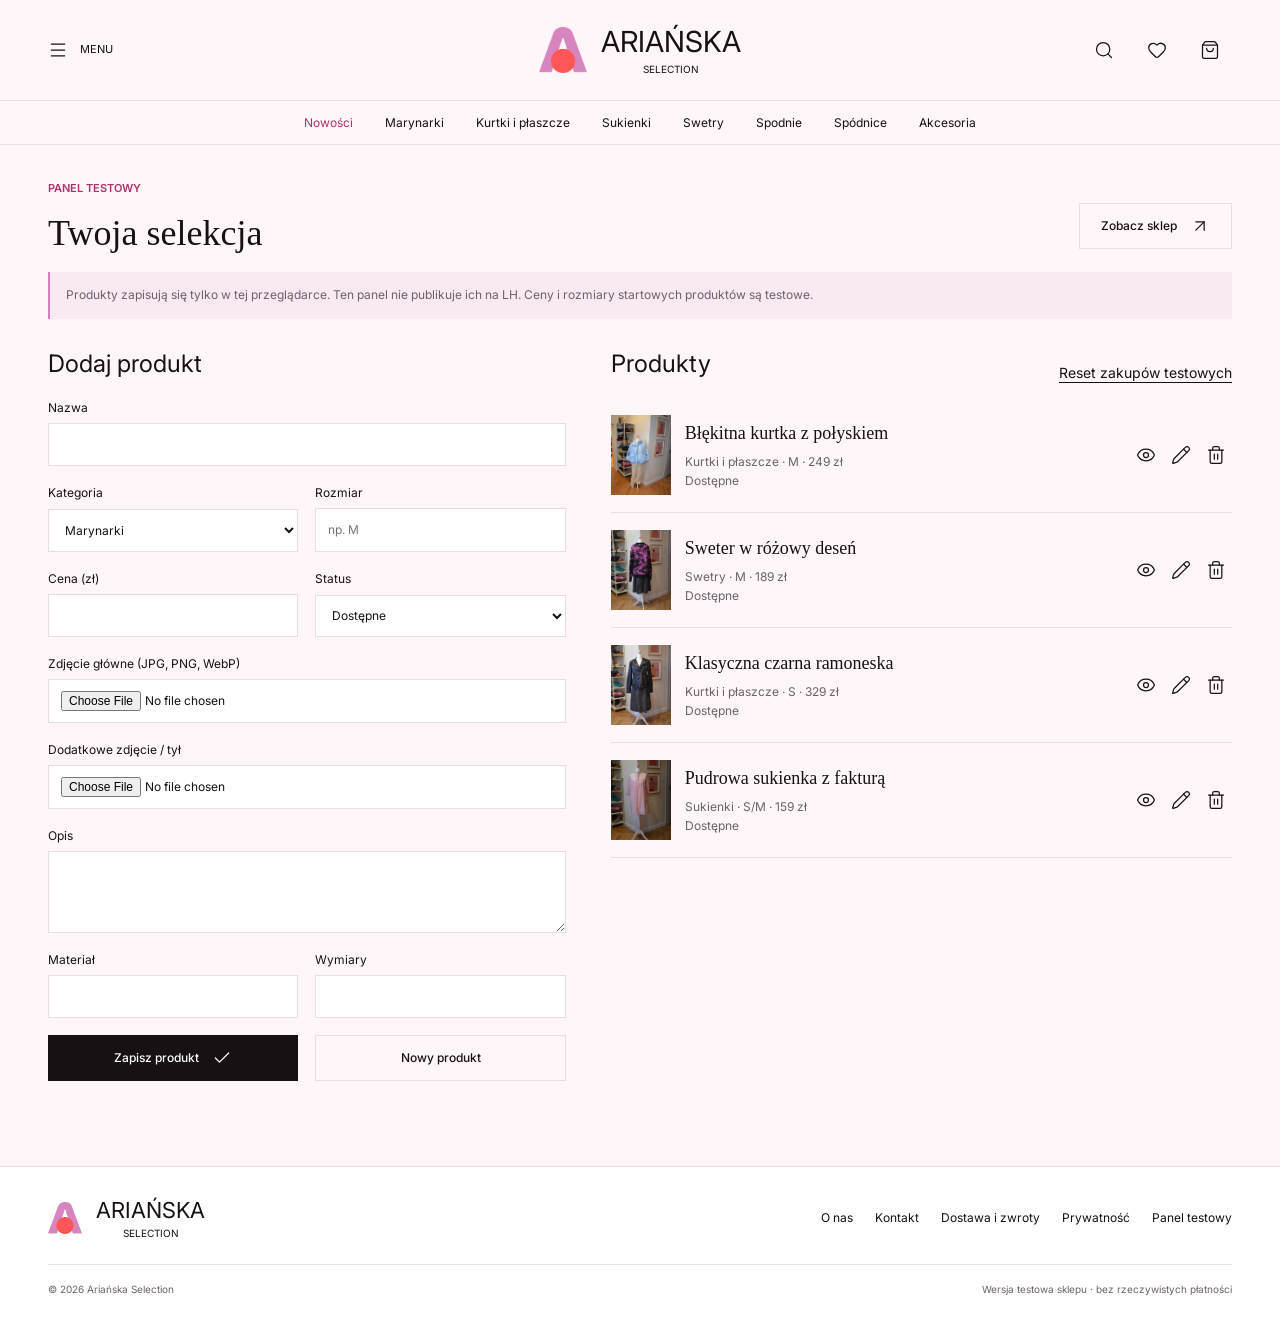
==== commit 1f429aa0: "Build Ariańska boutique storefront and test purchase flow" ====
--- a/admin.html
+++ b/admin.html
@@ -1,351 +1 @@
-<!doctype html>
-<html lang="pl">
-  <head>
-    <meta charset="utf-8">
-    <meta name="viewport" content="width=device-width, initial-scale=1">
-    <title>Panel testowy sklepu | Ariańska Selection</title>
-    <meta
-      name="description"
-      content="Testowy panel dodawania produktów do sklepu Ariańska Selection."
-    >
-    <link rel="preconnect" href="https://fonts.googleapis.com">
-    <link rel="preconnect" href="https://fonts.gstatic.com" crossorigin>
-    <link
-      href="https://fonts.googleapis.com/css2?family=Inter:wght@400;500;600;700;800&display=swap"
-      rel="stylesheet"
-    >
-    <link rel="stylesheet" href="styles.css?v=81">
-    <style>
-      .test-admin-note {
-        margin: 0;
-        color: var(--muted);
-        font-size: 1rem;
-        line-height: 1.6;
-      }
-
-      .test-admin-layout {
-        display: grid;
-        grid-template-columns: minmax(0, 1.15fr) minmax(280px, .85fr);
-        gap: 22px;
-        align-items: start;
-      }
-
-      .test-admin-panel {
-        border: 1px solid rgba(47, 35, 32, .12);
-        border-radius: 8px;
-        background: rgba(255, 255, 255, .76);
-        box-shadow: 0 16px 40px rgba(47, 35, 32, .08);
-      }
-
-      .test-admin-panel h2 {
-        margin: 0 0 18px;
-        font-size: clamp(1.55rem, 3vw, 2.2rem);
-      }
-
-      .test-admin-panel .form-grid {
-        grid-template-columns: repeat(2, minmax(0, 1fr));
-      }
-
-      .test-admin-panel label.is-wide {
-        grid-column: 1 / -1;
-      }
-
-      .test-admin-form {
-        padding: clamp(22px, 4vw, 34px);
-      }
-
-      .test-admin-list {
-        display: grid;
-        gap: 12px;
-        padding: clamp(22px, 4vw, 34px);
-      }
-
-      .test-admin-preview {
-        display: grid;
-        gap: 12px;
-      }
-
-      .test-admin-preview img {
-        width: 100%;
-        aspect-ratio: 4 / 5;
-        object-fit: cover;
-        border-radius: 8px;
-        background: var(--rose-pale);
-      }
-
-      .test-product-row {
-        display: grid;
-        grid-template-columns: 72px minmax(0, 1fr);
-        gap: 12px;
-        align-items: center;
-        padding: 12px;
-        border: 1px solid rgba(47, 35, 32, .12);
-        border-radius: 8px;
-        background: rgba(255, 255, 255, .74);
-      }
-
-      .test-product-row img {
-        width: 72px;
-        aspect-ratio: 1;
-        object-fit: cover;
-        border-radius: 8px;
-      }
-
-      .test-product-row h3 {
-        margin: 0;
-        font-size: 1rem;
-      }
-
-      .test-product-row p {
-        margin: 4px 0 10px;
-        color: var(--muted);
-        font-size: .9rem;
-      }
-
-      .test-product-actions {
-        display: flex;
-        flex-wrap: wrap;
-        gap: 8px;
-      }
-
-      .test-product-actions a,
-      .test-product-actions button {
-        min-height: 34px;
-        padding: 0 12px;
-        border: 1px solid rgba(47, 35, 32, .14);
-        border-radius: 999px;
-        color: var(--ink);
-        background: #fff;
-        font-size: .82rem;
-        font-weight: 800;
-        text-decoration: none;
-        text-transform: uppercase;
-      }
-
-      .test-product-actions button {
-        cursor: pointer;
-      }
-
-      .test-admin-message {
-        display: none;
-        margin: 14px 0 0;
-        padding: 12px 14px;
-        border-radius: 8px;
-        color: var(--ink);
-        background: var(--rose-pale);
-        font-weight: 800;
-      }
-
-      .test-admin-message.is-visible {
-        display: block;
-      }
-
-      @media (max-width: 820px) {
-        .test-admin-layout,
-        .test-admin-panel .form-grid {
-          grid-template-columns: 1fr;
-        }
-      }
-    </style>
-  </head>
-  <body class="commerce-page shop-page">
-    <header class="commerce-topbar">
-      <a class="brand" href="/" aria-label="Ariańska Selection">
-        <img src="assets/logo-menu.png" alt="Ariańska Selection">
-      </a>
-      <div class="site-menu" aria-label="Menu sklepu">
-        <a href="/sklep">Sklep</a>
-        <a class="is-active" href="/admin">Panel testowy</a>
-      </div>
-    </header>
-
-    <main class="commerce-shell shop-shell">
-      <section class="shop-hero">
-        <div>
-          <p class="section-kicker">Panel testowy</p>
-          <h1>Dodaj produkt do sklepu</h1>
-          <p>
-            Ten panel służy do sprawdzenia procesu dodawania produktu na Vercelu.
-            Produkty zapisują się tylko w tej przeglądarce.
-          </p>
-        </div>
-        <aside>
-          <strong>Tryb testowy</strong>
-          <span>Bez LH, bez bazy danych i bez prawdziwych płatności. To spokojny podgląd procesu.</span>
-        </aside>
-      </section>
-
-      <section class="test-admin-layout">
-        <section class="test-admin-panel test-admin-form">
-          <p class="section-kicker">Nowa rzecz</p>
-          <h2>Dane produktu</h2>
-
-          <form class="form-grid" data-shop-admin-form>
-            <label>
-              Nazwa *
-              <input name="name" placeholder="np. Marynarka vintage rose" required>
-            </label>
-            <label>
-              ID / slug
-              <input name="id" placeholder="utworzy się automatycznie">
-            </label>
-            <label>
-              Kategoria
-              <input name="category" placeholder="np. Marynarki">
-            </label>
-            <label>
-              Rozmiar *
-              <input name="size" placeholder="np. M" required>
-            </label>
-            <label>
-              Cena w zł *
-              <input type="number" name="price" min="1" step="1" placeholder="189" required>
-            </label>
-            <label>
-              Status
-              <select name="status">
-                <option value="available">Dostępne</option>
-                <option value="reserved">Zarezerwowane</option>
-                <option value="sold">Sprzedane</option>
-              </select>
-            </label>
-            <label class="is-wide">
-              Zdjęcie główne
-              <input type="file" name="cover" accept="image/*">
-            </label>
-            <label class="is-wide">
-              Opis
-              <textarea name="description" rows="4" placeholder="Krótki opis produktu, klimat, stan i najważniejsze informacje."></textarea>
-            </label>
-            <label>
-              Wymiary
-              <input name="dimensions" placeholder="np. szer. 52 cm, dł. 72 cm">
-            </label>
-            <label>
-              Materiał
-              <input name="material" placeholder="np. wełna z domieszką">
-            </label>
-            <button class="button button-primary" type="submit">Zapisz produkt</button>
-          </form>
-          <p class="test-admin-message" data-admin-message></p>
-        </section>
-
-        <aside class="test-admin-panel test-admin-form test-admin-preview">
-          <p class="section-kicker">Podgląd</p>
-          <h2>Zdjęcie produktu</h2>
-          <img src="assets/gallery-1.jpeg" alt="" data-image-preview>
-          <p class="test-admin-note">
-            Po zapisaniu kliknij „Zobacz w sklepie”. Produkt pojawi się tylko u Ciebie,
-            bo ta wersja zapisuje dane w przeglądarce.
-          </p>
-        </aside>
-      </section>
-
-      <section class="test-admin-panel test-admin-list">
-        <div class="admin-section-heading">
-          <p class="section-kicker">Produkty testowe</p>
-          <h2>Dodane w tej przeglądarce</h2>
-        </div>
-        <div data-custom-products-list></div>
-      </section>
-    </main>
-
-    <script src="assets/shop-products.js?v=1"></script>
-    <script src="assets/shop-storage.js?v=1"></script>
-    <script>
-      (() => {
-        const form = document.querySelector("[data-shop-admin-form]");
-        const list = document.querySelector("[data-custom-products-list]");
-        const imageInput = form.elements.cover;
-        const preview = document.querySelector("[data-image-preview]");
-        const message = document.querySelector("[data-admin-message]");
-
-        const escapeHtml = (value) => String(value || "").replace(/[&<>"']/g, (char) => ({
-          "&": "&amp;",
-          "<": "&lt;",
-          ">": "&gt;",
-          '"': "&quot;",
-          "'": "&#039;"
-        })[char]);
-
-        const price = (value) => `${Number(value || 0).toLocaleString("pl-PL")} zł`;
-
-        const showMessage = (text) => {
-          message.textContent = text;
-          message.classList.add("is-visible");
-        };
-
-        const renderList = () => {
-          const products = window.ARIA_SHOP_STORAGE.customProducts();
-          if (!products.length) {
-            list.innerHTML = '<p class="test-admin-note">Nie ma jeszcze produktów dodanych testowo.</p>';
-            return;
-          }
-
-          list.innerHTML = products.map((product) => `
-            <article class="test-product-row">
-              <img src="${escapeHtml(product.cover)}" alt="">
-              <div>
-                <h3>${escapeHtml(product.name)}</h3>
-                <p>${escapeHtml(product.category)} · ${escapeHtml(product.size)} · ${price(product.price)}</p>
-                <div class="test-product-actions">
-                  <a href="produkt.html?id=${encodeURIComponent(product.id)}">Karta produktu</a>
-                  <a href="sklep-zamowienie.html?id=${encodeURIComponent(product.id)}">Zamówienie</a>
-                  <button type="button" data-remove-product="${escapeHtml(product.id)}">Usuń</button>
-                </div>
-              </div>
-            </article>
-          `).join("");
-        };
-
-        imageInput.addEventListener("change", async () => {
-          const dataUrl = await window.ARIA_SHOP_STORAGE.fileToDataUrl(imageInput.files[0]);
-          if (dataUrl) {
-            preview.src = dataUrl;
-          }
-        });
-
-        form.addEventListener("submit", async (event) => {
-          event.preventDefault();
-          const formData = new FormData(form);
-          const name = String(formData.get("name") || "").trim();
-          const id = window.ARIA_SHOP_STORAGE.slugify(formData.get("id") || name);
-          const uploadedImage = await window.ARIA_SHOP_STORAGE.fileToDataUrl(imageInput.files[0]);
-          const cover = uploadedImage || "assets/gallery-1.jpeg";
-
-          const product = {
-            id,
-            name,
-            price: Number(formData.get("price") || 0),
-            size: String(formData.get("size") || "").trim(),
-            status: String(formData.get("status") || "available"),
-            category: String(formData.get("category") || "Nowości").trim() || "Nowości",
-            cover,
-            gallery: [cover],
-            description: String(formData.get("description") || "").trim() || "Produkt dodany testowo w panelu Vercel.",
-            dimensions: String(formData.get("dimensions") || "").trim() || "do uzupełnienia",
-            material: String(formData.get("material") || "").trim() || "do uzupełnienia",
-            note: "Produkt dodany testowo. Zapisany tylko w tej przeglądarce."
-          };
-
-          window.ARIA_SHOP_STORAGE.saveProduct(product);
-          form.reset();
-          preview.src = "assets/gallery-1.jpeg";
-          renderList();
-          showMessage("Produkt zapisany testowo. Możesz go zobaczyć w sklepie albo na karcie produktu.");
-        });
-
-        list.addEventListener("click", (event) => {
-          const button = event.target.closest("[data-remove-product]");
-          if (!button) return;
-          window.ARIA_SHOP_STORAGE.removeProduct(button.dataset.removeProduct);
-          renderList();
-          showMessage("Produkt testowy został usunięty z tej przeglądarki.");
-        });
-
-        renderList();
-      })();
-    </script>
-    <script src="assets/typography.js?v=1"></script>
-  </body>
-</html>
+<!doctype html><html lang="pl"><head><meta charset="utf-8"><meta name="viewport" content="width=device-width,initial-scale=1"><title>Panel testowy | Ariańska Selection</title><link rel="stylesheet" href="assets/boutique.css"></head><body data-page="admin"><header id="site-header"></header><main class="section-wrap admin-main"><div class="admin-topline"><div><p class="eyebrow">Panel testowy</p><h1>Twoja selekcja</h1></div><a class="button outline" href="sklep.html">Zobacz sklep <i data-lucide="arrow-up-right"></i></a></div><p class="test-note">Produkty zapisują się tylko w tej przeglądarce. Ten panel nie publikuje ich na LH. Ceny i rozmiary startowych produktów są testowe.</p><div class="admin-layout"><section><h2 id="form-heading">Dodaj produkt</h2><form class="admin-form" id="product-form"><label class="wide">Nazwa<input name="name" required maxlength="100"></label><label>Kategoria<select name="category"><option>Marynarki</option><option>Kurtki i płaszcze</option><option>Sukienki</option><option>Swetry</option><option>Spodnie</option><option>Spódnice</option><option>Akcesoria</option></select></label><label>Rozmiar<input name="size" required maxlength="20" placeholder="np. M"></label><label>Cena (zł)<input name="price" type="number" required min="0.01" step="0.01"></label><label>Status<select name="status"><option value="available">Dostępne</option><option value="reserved">Zarezerwowane</option><option value="sold">Sprzedane</option></select></label><label class="wide">Zdjęcie główne (JPG, PNG, WebP)<input name="cover" type="file" accept="image/jpeg,image/png,image/webp"></label><label class="wide">Dodatkowe zdjęcie / tył<input name="back" type="file" accept="image/jpeg,image/png,image/webp"></label><img class="admin-preview" id="admin-preview" alt="Podgląd produktu" hidden><label class="wide">Opis<textarea name="description" rows="3" maxlength="2000"></textarea></label><label>Materiał<input name="material" maxlength="120"></label><label>Wymiary<input name="dimensions" maxlength="200"></label><button class="button primary" type="submit">Zapisz produkt <i data-lucide="check"></i></button><button class="button outline" type="reset">Nowy produkt</button><p class="admin-message" role="status" id="admin-message"></p></form></section><section><div class="admin-topline"><h2>Produkty</h2><button class="text-button" id="reset-demo">Reset zakupów testowych</button></div><div class="admin-list" id="admin-list"></div></section></div></main><footer id="site-footer"></footer><script src="assets/lucide.min.js"></script><script src="assets/shop-products.js"></script><script src="assets/shop-storage.js"></script><script src="assets/boutique.js"></script><script src="assets/boutique-admin.js"></script></body></html>
--- a/assets/boutique.css
+++ b/assets/boutique.css
@@ -0,0 +1,14 @@
+@import url('https://fonts.googleapis.com/css2?family=Inter:wght@400;500;600;700&display=swap');
+:root{--ink:#171113;--muted:#6e626a;--rose:#d382bf;--pale:#fff6fa;--soft:#f9e9f3;--coral:#ff575c;--line:#e9dce3;--white:#fff;--serif:Georgia,'Times New Roman',serif}
+*{box-sizing:border-box;letter-spacing:0}html{scroll-behavior:smooth;scroll-padding-top:145px}body{margin:0;background:var(--pale);color:var(--ink);font:14px/1.6 Inter,Arial,sans-serif}button,input,select,textarea{font:inherit;color:inherit}button,a,input,select,textarea{-webkit-tap-highlight-color:transparent}button,a{touch-action:manipulation}button{cursor:pointer}a{color:inherit;text-decoration:none}a:hover{text-decoration:none}button:disabled{cursor:not-allowed;opacity:.5}img{max-width:100%;display:block}svg{width:20px;height:20px;stroke-width:1.5;flex-shrink:0}h1,h2,h3,p{margin-top:0}h1,h2{font-family:var(--serif);font-weight:400;line-height:1.08}h1{font-size:48px}h2{font-size:44px}h3{font-weight:500}button:focus-visible,a:focus-visible,input:focus-visible,select:focus-visible,textarea:focus-visible{outline:2px solid var(--coral);outline-offset:4px}[hidden]{display:none!important}.sr-only{position:absolute;width:1px;height:1px;padding:0;margin:-1px;overflow:hidden;clip:rect(0,0,0,0);white-space:nowrap;border:0}.section-wrap{width:min(1380px,calc(100% - 96px));margin-inline:auto}.eyebrow{text-transform:uppercase;font-size:11px;font-weight:600;color:#ae336d;margin-bottom:16px}.button{border:1px solid var(--ink);min-height:46px;padding:12px 21px;display:inline-flex;gap:13px;align-items:center;justify-content:center;background:transparent;border-radius:0;line-height:1.4;font-size:12px;font-weight:500}.primary{background:var(--ink);color:white}.primary:hover{background:#3a2533}.coral{background:var(--coral);border-color:var(--coral);color:var(--ink)}.outline{border-color:var(--line);background:transparent}.outline:hover{border-color:var(--rose)}.text-link{display:inline-flex;gap:14px;align-items:center;border-bottom:1px solid var(--ink);padding-bottom:7px}.text-button{border:0;background:none;text-decoration:underline;text-underline-offset:4px;padding:9px 0}.icon-button{width:44px;height:44px;border:0;background:transparent;display:inline-flex;align-items:center;justify-content:center;position:relative;padding:0;flex-shrink:0}.icon-button:hover{color:#b2306d;background:var(--soft)}.icon-button[aria-pressed=true]{color:#bd346a}.icon-button[aria-pressed=true] svg{fill:#f9c8dd}.icon-button[data-tip]:hover:after{content:attr(data-tip);position:absolute;top:100%;right:0;background:var(--ink);color:white;font-size:11px;white-space:nowrap;padding:4px 8px;z-index:15}.count{font-size:9px;position:absolute;right:0;top:1px;border-radius:50%;background:var(--coral);color:var(--ink);min-width:16px;height:16px;line-height:16px;text-align:center}
+#site-header{position:sticky;top:0;z-index:30;background:rgba(255,246,250,.98);border-bottom:1px solid var(--line)}.masthead{height:100px;padding:0 48px;display:grid;grid-template-columns:1fr auto 1fr;align-items:center}.menu-button{display:flex;align-items:center;gap:12px;background:none;border:0;width:fit-content;font-size:11px;text-transform:uppercase;padding:10px 0}.brand-lockup{display:flex;align-items:center;gap:14px}.brand-lockup img{width:48px;height:48px;object-fit:contain}.brand-name{font-size:29px;line-height:1.2;font-weight:400}.brand-name small{display:block;text-align:center;font-size:10px;margin-top:3px}.header-tools{display:flex;justify-content:flex-end;gap:9px}.category-nav{height:44px;display:flex;align-items:center;justify-content:center;gap:32px;border-top:1px solid var(--line);font-size:12px;white-space:nowrap;padding-inline:24px}.category-nav a:first-child{color:#b2306d}.category-nav a:hover{color:var(--coral)}.mega-menu{position:absolute;top:100%;left:32px;right:32px;display:grid;grid-template-columns:1fr 1fr 1fr 1.3fr;gap:34px;padding:32px;background:var(--white);box-shadow:0 15px 30px #31122214;border:1px solid var(--line)}.mega-menu nav{display:flex;flex-direction:column;align-items:start;gap:8px;border-right:1px solid var(--line)}.mega-menu strong{font-size:11px;font-weight:600;margin-bottom:5px;color:#ad3974}.mega-menu a:hover{color:#b2306d}.menu-feature{display:flex;gap:20px;align-items:center}.menu-feature img{width:45%;height:160px;object-fit:cover;object-position:80% center}.menu-feature p{font:22px/1.3 var(--serif)}
+.hero{position:relative;height:610px;max-height:calc(100svh - 215px);min-height:470px;overflow:hidden;background:#ece4da}.hero-image{position:absolute;width:100%;height:100%;object-fit:cover;object-position:center}.hero-content{position:relative;width:min(1380px,calc(100% - 96px));margin:auto;padding-block:44px}.hero h1{font-size:64px;margin:0 0 18px}.hero .eyebrow{color:#503444}.hero-motto{font-family:var(--serif);font-size:25px;line-height:1.25;margin-bottom:17px}.hero-description{font-size:13px;max-width:410px;line-height:1.7;margin-bottom:22px}.hero-footnote{font-size:10px;margin-top:27px;color:#4f4146}.catalog{padding-block:46px 58px;scroll-margin-top:10px}.section-heading{display:flex;align-items:end;justify-content:space-between;gap:22px;margin-bottom:28px}.section-heading h2{margin:0}.section-heading .eyebrow{margin-bottom:9px}.catalog-tools{display:flex;align-items:center;gap:13px}.catalog-tools>span{font-size:11px;color:var(--muted);margin-right:8px}.sort{display:flex;align-items:center;gap:9px;border:1px solid var(--line);padding:0 10px;height:46px}.sort select{border:0;background:transparent;font-size:12px;max-width:160px;min-height:42px}.filters{display:grid;grid-template-columns:1fr 1fr 1fr auto;gap:24px;padding:24px 0;border-top:1px solid var(--line);margin-bottom:20px}.filters label{display:grid;font-size:12px;gap:6px}input,select,textarea{min-width:0;border:1px solid var(--line);border-radius:0;padding:11px 12px;background:white}input[type=checkbox],input[type=radio]{accent-color:#ad3974;width:17px;height:17px;min-height:17px}.active-search{margin-bottom:20px}.product-grid{display:grid;grid-template-columns:repeat(4,minmax(0,1fr));gap:20px}.product-card{min-width:0}.product-media{aspect-ratio:3/4;position:relative;overflow:hidden;background:var(--soft)}.product-media>a{display:block;width:100%;height:100%}.product-media img{height:100%;width:100%;object-fit:cover;object-position:center;transition:transform .5s}.product-media:hover img{transform:scale(1.035)}.product-media .icon-button{position:absolute;right:9px;top:9px;background:#fff9;width:36px;height:36px}.stock-tag{position:absolute;left:10px;top:12px;background:#fff9;font-size:9px;padding:4px 8px;text-transform:uppercase}.stock-tag.sold{background:var(--ink);color:white}.stock-tag.reserved{background:var(--soft)}.product-info{padding-top:14px}.product-info h3{font-family:var(--serif);font-size:19px;line-height:1.25;margin:0 0 5px}.product-info p{color:var(--muted);font-size:11px;margin-bottom:9px}.product-info strong{font-weight:500;font-size:15px}.photo-flip{position:absolute;right:9px;bottom:9px;border:0;background:#fffc;padding:8px;display:flex}.empty{padding:55px 15px;text-align:center;grid-column:1/-1;color:var(--muted)}.empty h2{color:var(--ink);font-size:30px}.story{display:grid;grid-template-columns:1fr 1fr;background:var(--soft)}.story-photo{min-height:410px}.story-photo img{width:100%;height:100%;max-height:530px;object-fit:cover}.story-copy{padding:55px 12%;align-self:center}.story-copy h2{font-size:43px;margin-bottom:23px}.story-copy p:not(.eyebrow){max-width:470px;font-size:14px}.story-copy .text-link{margin-top:10px}.service-strip{display:flex;justify-content:space-between;gap:20px;padding-block:30px}.service-strip p{display:flex;align-items:center;gap:12px;margin:0;font-size:12px}.service-strip svg{color:#ae336d}#site-footer{border-top:1px solid var(--line);padding:30px 48px 20px;background:#fff}.footer-main{display:flex;align-items:center;justify-content:space-between;gap:24px}.footer-main .brand-name{font-size:22px}.footer-main .brand-lockup img{width:34px;height:34px}.footer-links{display:flex;flex-wrap:wrap;gap:22px;font-size:12px}.footer-bottom{display:flex;justify-content:space-between;border-top:1px solid var(--line);margin-top:25px;padding-top:16px;font-size:10px;color:var(--muted)}
+dialog{color:var(--ink);border:1px solid var(--line);background:var(--pale);padding:26px;max-width:calc(100% - 24px);width:480px;max-height:90svh;overflow:auto}dialog::backdrop{background:#21131e55;backdrop-filter:blur(2px)}dialog h2{font-size:32px;margin:0}.dialog-heading{display:flex;align-items:center;justify-content:space-between;margin-bottom:24px;gap:10px}.drawer{margin:0 0 0 auto;height:100svh;max-height:100svh;max-width:100%;width:450px;border-block:0;border-right:0}.drawer .primary{width:100%;margin-top:18px}.line-item{display:grid;grid-template-columns:70px minmax(0,1fr) 34px;gap:14px;padding:17px 0;border-bottom:1px solid var(--line);align-items:center}.line-item img{height:90px;width:70px;object-fit:cover}.line-item h3{font-family:var(--serif);font-size:18px;margin:0 0 4px}.line-item p{font-size:12px;color:var(--muted);margin:0}.line-item .icon-button{width:32px;height:36px}.total-row{display:flex;justify-content:space-between;gap:15px;margin-top:23px}.search-form{display:flex;gap:8px}.search-form input{flex:1;width:0}.toast{position:fixed;bottom:24px;left:50%;transform:translateX(-50%);background:var(--ink);color:#fff;padding:12px 22px;z-index:80;max-width:calc(100% - 32px);text-align:center;font-size:13px;box-shadow:0 3px 15px #0002}.test-note{font-size:12px;color:var(--muted);background:var(--soft);padding:13px 16px;border-left:2px solid var(--rose);line-height:1.7}.detail-main,.checkout-main{padding-block:36px 65px;min-height:65vh}.breadcrumbs{font-size:12px;color:var(--muted);margin-bottom:28px}.product-detail{display:grid;grid-template-columns:minmax(0,1fr) minmax(0,.85fr);gap:75px}.main-photo{width:100%;aspect-ratio:3/4;object-fit:cover}.thumbnails{display:flex;gap:10px;margin-top:12px}.thumbnails button{padding:0;background:none;border:1px solid var(--line);width:70px}.thumbnails button[aria-pressed=true]{border-color:var(--coral)}.thumbnails img{aspect-ratio:3/4;object-fit:cover;width:100%}.product-summary{padding-top:25px}.product-summary h1{font-size:43px}.product-summary .price{display:block;font-size:24px;font-weight:400;margin:18px 0 25px}.status-label{font-size:12px;color:#8b3667}.product-summary dl{margin:28px 0}.product-summary dl>div{display:flex;justify-content:space-between;border-bottom:1px solid var(--line);padding-block:12px;gap:20px;font-size:13px}.product-summary dd{text-align:right;margin:0}.product-summary dt{color:var(--muted)}.product-summary .primary{width:100%}.product-summary>.test-note{margin-top:22px}.product-summary details{border-bottom:1px solid var(--line);padding:16px 0}.product-summary summary{cursor:pointer;font-size:13px}.product-summary details p{font-size:12px;margin:14px 0 0}.product-action-row{display:flex;gap:10px}.product-action-row .icon-button{border:1px solid var(--line);height:48px;width:48px}.checkout-layout{display:grid;grid-template-columns:1fr .85fr;gap:65px;margin-top:30px}.checkout-layout h2{font-size:30px}.checkout-summary{border-top:2px solid var(--rose);padding-top:18px}.delivery-options{border:0;padding:0;margin:25px 0}.delivery-options legend{font-size:18px;margin-bottom:12px}.delivery-options label{display:flex;align-items:center;gap:10px;padding:12px 0}.consent{display:flex;align-items:flex-start;gap:10px;margin-top:24px;font-size:12px}.consent a{text-decoration:underline}.payment-actions{display:flex;flex-wrap:wrap;gap:12px;margin-top:25px}.timer{font-variant-numeric:tabular-nums;color:#9c2e66;font-weight:600}.success{padding:40px 0}.success>svg{color:#3f7258;width:48px;height:48px;margin-bottom:24px}.success h2{font-size:38px}.success p{max-width:580px}.success .button{margin-top:18px}
+.admin-main{padding-block:35px 55px}.admin-main h1{font-size:36px;margin-bottom:20px}.admin-layout{display:grid;grid-template-columns:1fr 1.2fr;gap:45px;margin-top:30px}.admin-layout h2{font:24px Inter,Arial,sans-serif}.admin-form{display:grid;grid-template-columns:1fr 1fr;gap:17px}.admin-form label{display:grid;gap:6px;font-size:12px}.admin-form .wide{grid-column:1/-1}.admin-form textarea{resize:vertical}.admin-list .line-item{grid-template-columns:60px minmax(0,1fr) auto}.admin-list .line-item img{width:60px;height:80px}.admin-actions{display:flex;gap:3px}.admin-preview{max-width:140px;max-height:160px;object-fit:contain}.admin-message{grid-column:1/-1;font-size:13px;color:#9b2863}.admin-topline{display:flex;justify-content:space-between;align-items:center;gap:15px}
+@media(min-width:1700px){.hero-content{padding-block:42px}.hero{height:630px;max-height:none}.hero h1{font-size:70px}}
+@media(max-width:1050px){.masthead{padding-inline:28px}.section-wrap,.hero-content{width:calc(100% - 56px)}.category-nav{gap:22px}.hero-image{object-position:55% center}.hero h1{font-size:57px}.hero-content{padding-top:34px}.hero-description{max-width:330px}.hero{min-height:500px}.product-grid{gap:15px}.product-info h3{font-size:17px}.story-copy{padding:35px 9%}.story-copy h2{font-size:35px}.product-detail{gap:35px}.footer-main{flex-wrap:wrap}.catalog-tools{gap:8px}.catalog-tools>span{display:none}.mega-menu{gap:20px;left:15px;right:15px}.service-strip{gap:14px}.service-strip p{font-size:10px}.checkout-layout{gap:30px}}
+@media(max-width:700px){html{scroll-padding-top:123px}.section-wrap,.hero-content{width:calc(100% - 32px)}.masthead{height:78px;padding-inline:12px;grid-template-columns:40px 1fr auto}.menu-button span{display:none}.brand-lockup{gap:7px;justify-content:center}.brand-name{font-size:18px}.brand-name small{font-size:8px;margin-top:2px}.brand-lockup img{width:32px;height:36px}.header-tools{gap:0}.header-tools .icon-button{width:35px;height:42px}.header-tools .wishlist-header{display:none}.category-nav{height:39px;font-size:11px;gap:23px;justify-content:flex-start;overflow-x:auto;padding-inline:16px;scrollbar-width:none}.hero{height:585px;min-height:0;max-height:calc(100svh - 174px)}.hero-image{object-position:38% center}.hero-content{padding-block:24px}.hero h1{font-size:43px;margin-bottom:15px}.hero .eyebrow{font-size:9px;margin-bottom:17px}.hero-motto{font-size:21px;margin-bottom:17px}.hero-description{font-size:11px;max-width:235px;margin-bottom:19px}.hero-footnote{font-size:9px;margin-top:22px}.hero .button{font-size:11px;min-height:43px;padding:11px 16px}.catalog{padding-block:29px 34px}.section-heading{align-items:center;flex-wrap:wrap;gap:17px;margin-bottom:20px}.section-heading h2{font-size:35px}.section-heading .eyebrow{font-size:9px;margin-bottom:7px}.catalog-tools{width:100%;justify-content:space-between}.catalog-tools .button{min-height:41px;font-size:11px}.sort{height:41px}.sort select{min-height:38px;font-size:11px}.filters{grid-template-columns:1fr 1fr;gap:15px}.product-grid{grid-template-columns:repeat(2,minmax(0,1fr));gap:25px 12px}.product-info h3{font-size:17px}.product-info p{font-size:10px}.product-info strong{font-size:14px}.product-media .icon-button{right:5px;top:7px;width:30px;height:30px}.stock-tag{left:6px;top:9px;font-size:8px;padding:4px 6px}.product-info{padding-top:11px}.story{grid-template-columns:1fr}.story-photo{min-height:0;height:270px}.story-photo img{object-position:center}.story-copy{padding:32px 24px 38px}.story-copy h2{font-size:37px}.service-strip{flex-direction:column;padding-block:24px;gap:16px}.service-strip p{font-size:12px}#site-footer{padding:25px 20px 20px}.footer-main{align-items:flex-start;gap:25px}.footer-links{gap:14px 22px}.footer-bottom{flex-direction:column;gap:10px}.mega-menu{grid-template-columns:1fr 1fr;max-height:calc(100svh - 125px);overflow:auto;left:0;right:0;padding:24px;gap:25px 18px}.mega-menu nav{border:0}.menu-feature{display:none}.detail-main{padding-top:22px}.breadcrumbs{margin-bottom:17px}.product-detail{grid-template-columns:1fr;gap:20px}.product-summary{padding-top:0}.product-summary h1{font-size:35px;margin-bottom:18px}.product-summary .eyebrow{margin-bottom:10px}.main-photo{max-height:580px;object-fit:contain;background:var(--soft)}.checkout-main h1{font-size:39px}.checkout-layout{grid-template-columns:1fr;gap:30px}.admin-layout{grid-template-columns:1fr}.admin-main h1{font-size:31px}.admin-topline{align-items:start}.admin-topline .button{padding:8px;font-size:11px}.admin-form{gap:14px}.admin-list .line-item{grid-template-columns:48px minmax(0,1fr) auto;gap:9px}.admin-list .line-item img{width:48px;height:70px}.admin-actions .icon-button{width:29px}.admin-list h3{font-size:16px}.drawer{padding:20px}.dialog-heading h2{font-size:29px}.button{max-width:100%}}
+@media(max-width:370px){.brand-name{font-size:16px}.brand-lockup img{width:25px}.header-tools .icon-button{width:31px}.hero h1{font-size:38px}.hero-description{max-width:210px}.product-info h3{font-size:16px}}
+@media(prefers-reduced-motion:reduce){html{scroll-behavior:auto}*{transition:none!important;animation:none!important}}
+@media(max-width:700px){.hero{background:#eee7df}.hero-image{top:auto;bottom:0;height:46%;object-position:75% center}.hero-content{padding-top:23px}.hero h1{font-size:40px;margin-bottom:12px}.hero-motto{font-size:19px;margin-bottom:15px}.hero-description,.hero-footnote{display:none}.hero .eyebrow{margin-bottom:13px}}
+@media(max-width:700px) and (max-height:730px){.hero h1{font-size:34px;line-height:1.02}.hero-content{padding-top:17px}.hero .eyebrow{margin-bottom:10px}.hero-motto{font-size:17px;margin-bottom:11px}.hero .button{min-height:37px;padding-block:8px}.hero-image{height:43%}}
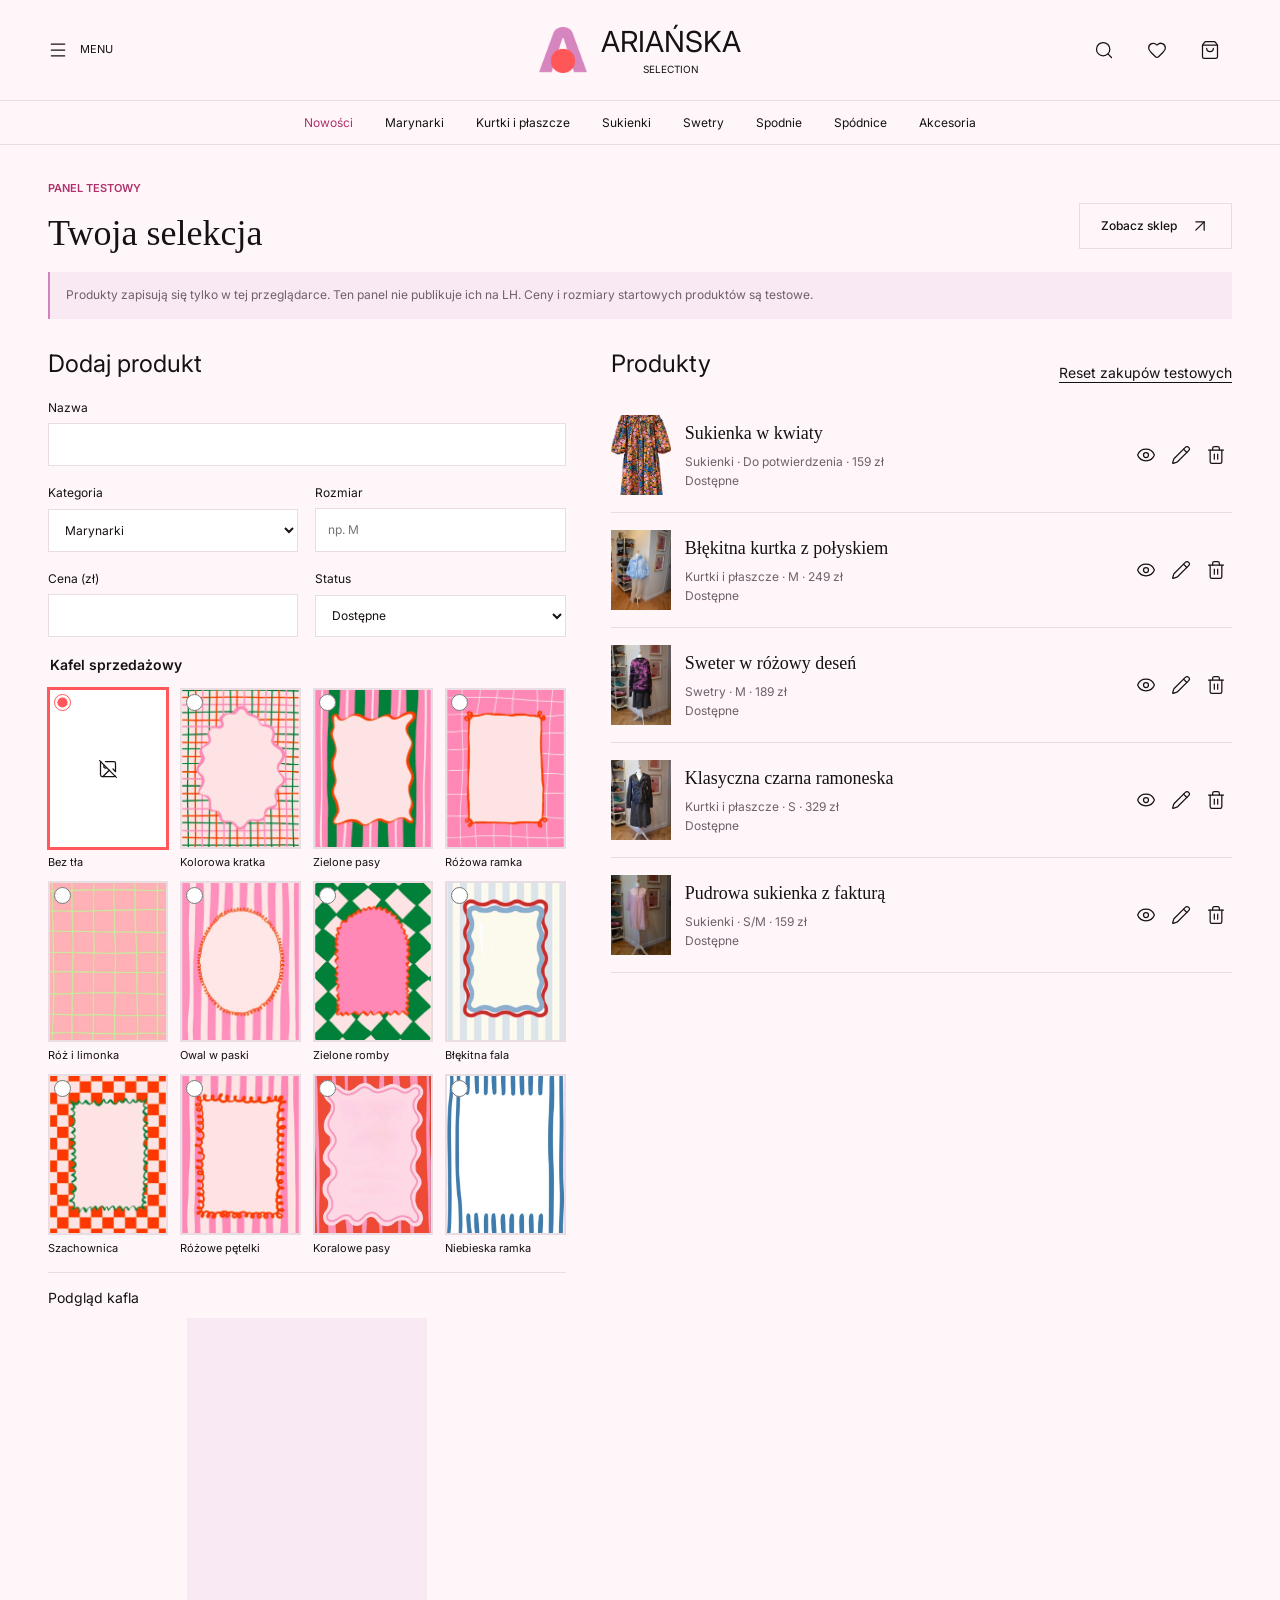
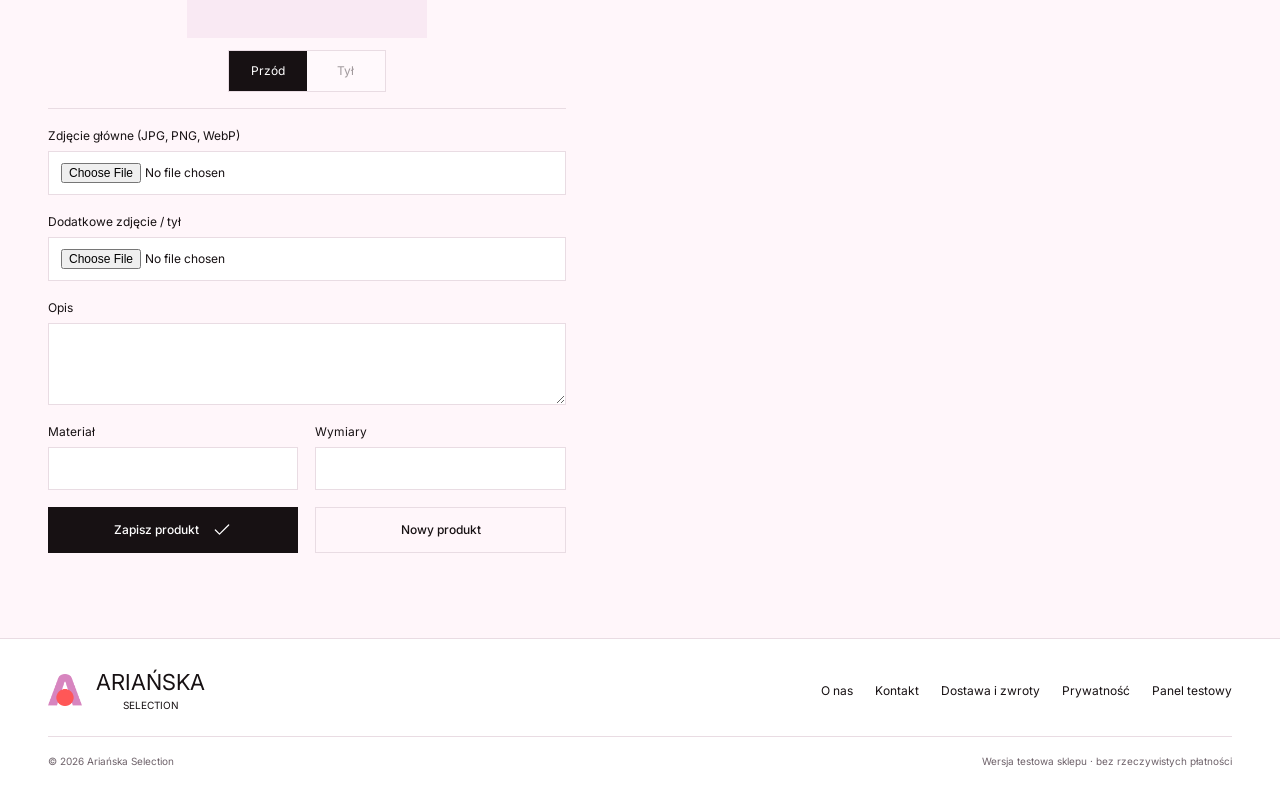
==== commit 1f79d9aa: "Add selectable product tile backgrounds and live admin preview" ====
--- a/admin.html
+++ b/admin.html
@@ -1 +1 @@
-<!doctype html><html lang="pl"><head><meta charset="utf-8"><meta name="viewport" content="width=device-width,initial-scale=1"><title>Panel testowy | Ariańska Selection</title><link rel="stylesheet" href="assets/boutique.css"></head><body data-page="admin"><header id="site-header"></header><main class="section-wrap admin-main"><div class="admin-topline"><div><p class="eyebrow">Panel testowy</p><h1>Twoja selekcja</h1></div><a class="button outline" href="sklep.html">Zobacz sklep <i data-lucide="arrow-up-right"></i></a></div><p class="test-note">Produkty zapisują się tylko w tej przeglądarce. Ten panel nie publikuje ich na LH. Ceny i rozmiary startowych produktów są testowe.</p><div class="admin-layout"><section><h2 id="form-heading">Dodaj produkt</h2><form class="admin-form" id="product-form"><label class="wide">Nazwa<input name="name" required maxlength="100"></label><label>Kategoria<select name="category"><option>Marynarki</option><option>Kurtki i płaszcze</option><option>Sukienki</option><option>Swetry</option><option>Spodnie</option><option>Spódnice</option><option>Akcesoria</option></select></label><label>Rozmiar<input name="size" required maxlength="20" placeholder="np. M"></label><label>Cena (zł)<input name="price" type="number" required min="0.01" step="0.01"></label><label>Status<select name="status"><option value="available">Dostępne</option><option value="reserved">Zarezerwowane</option><option value="sold">Sprzedane</option></select></label><label class="wide">Zdjęcie główne (JPG, PNG, WebP)<input name="cover" type="file" accept="image/jpeg,image/png,image/webp"></label><label class="wide">Dodatkowe zdjęcie / tył<input name="back" type="file" accept="image/jpeg,image/png,image/webp"></label><img class="admin-preview" id="admin-preview" alt="Podgląd produktu" hidden><label class="wide">Opis<textarea name="description" rows="3" maxlength="2000"></textarea></label><label>Materiał<input name="material" maxlength="120"></label><label>Wymiary<input name="dimensions" maxlength="200"></label><button class="button primary" type="submit">Zapisz produkt <i data-lucide="check"></i></button><button class="button outline" type="reset">Nowy produkt</button><p class="admin-message" role="status" id="admin-message"></p></form></section><section><div class="admin-topline"><h2>Produkty</h2><button class="text-button" id="reset-demo">Reset zakupów testowych</button></div><div class="admin-list" id="admin-list"></div></section></div></main><footer id="site-footer"></footer><script src="assets/lucide.min.js"></script><script src="assets/shop-products.js"></script><script src="assets/shop-storage.js"></script><script src="assets/boutique.js"></script><script src="assets/boutique-admin.js"></script></body></html>
+<!doctype html><html lang="pl"><head><meta charset="utf-8"><meta name="viewport" content="width=device-width,initial-scale=1"><title>Panel testowy | Ariańska Selection</title><link rel="stylesheet" href="assets/boutique.css"></head><body data-page="admin"><header id="site-header"></header><main class="section-wrap admin-main"><div class="admin-topline"><div><p class="eyebrow">Panel testowy</p><h1>Twoja selekcja</h1></div><a class="button outline" href="sklep.html">Zobacz sklep <i data-lucide="arrow-up-right"></i></a></div><p class="test-note">Produkty zapisują się tylko w tej przeglądarce. Ten panel nie publikuje ich na LH. Ceny i rozmiary startowych produktów są testowe.</p><div class="admin-layout"><section><h2 id="form-heading">Dodaj produkt</h2><form class="admin-form" id="product-form"><label class="wide">Nazwa<input name="name" required maxlength="100"></label><label>Kategoria<select name="category"><option>Marynarki</option><option>Kurtki i płaszcze</option><option>Sukienki</option><option>Swetry</option><option>Spodnie</option><option>Spódnice</option><option>Akcesoria</option></select></label><label>Rozmiar<input name="size" required maxlength="20" placeholder="np. M"></label><label>Cena (zł)<input name="price" type="number" required min="0.01" step="0.01"></label><label>Status<select name="status"><option value="available">Dostępne</option><option value="reserved">Zarezerwowane</option><option value="sold">Sprzedane</option></select></label><fieldset class="wide tile-picker"><legend>Kafel sprzedażowy</legend><div class="tile-options" id="tile-options"></div></fieldset><section class="wide editor-preview"><h3>Podgląd kafla</h3><div class="editor-preview-frame" id="editor-preview-frame"><img id="editor-backdrop" alt="" hidden><img id="admin-preview" alt="Podgląd produktu" hidden></div><div class="preview-sides"><button type="button" data-preview-side="front" aria-pressed="true">Przód</button><button type="button" data-preview-side="back" aria-pressed="false" disabled>Tył</button></div></section><label class="wide">Zdjęcie główne (JPG, PNG, WebP)<input name="cover" type="file" accept="image/jpeg,image/png,image/webp"></label><label class="wide">Dodatkowe zdjęcie / tył<input name="back" type="file" accept="image/jpeg,image/png,image/webp"></label><label class="wide">Opis<textarea name="description" rows="3" maxlength="2000"></textarea></label><label>Materiał<input name="material" maxlength="120"></label><label>Wymiary<input name="dimensions" maxlength="200"></label><button class="button primary" type="submit">Zapisz produkt <i data-lucide="check"></i></button><button class="button outline" type="reset">Nowy produkt</button><p class="admin-message" role="status" id="admin-message"></p></form></section><section><div class="admin-topline"><h2>Produkty</h2><button class="text-button" id="reset-demo">Reset zakupów testowych</button></div><div class="admin-list" id="admin-list"></div></section></div></main><footer id="site-footer"></footer><script src="assets/lucide.min.js"></script><script src="assets/shop-products.js"></script><script src="assets/shop-storage.js"></script><script src="assets/boutique.js"></script><script src="assets/shop-backgrounds.js"></script><script src="assets/boutique-admin.js"></script></body></html>
--- a/assets/boutique.css
+++ b/assets/boutique.css
@@ -9,6 +9,35 @@
 @media(max-width:1050px){.masthead{padding-inline:28px}.section-wrap,.hero-content{width:calc(100% - 56px)}.category-nav{gap:22px}.hero-image{object-position:55% center}.hero h1{font-size:57px}.hero-content{padding-top:34px}.hero-description{max-width:330px}.hero{min-height:500px}.product-grid{gap:15px}.product-info h3{font-size:17px}.story-copy{padding:35px 9%}.story-copy h2{font-size:35px}.product-detail{gap:35px}.footer-main{flex-wrap:wrap}.catalog-tools{gap:8px}.catalog-tools>span{display:none}.mega-menu{gap:20px;left:15px;right:15px}.service-strip{gap:14px}.service-strip p{font-size:10px}.checkout-layout{gap:30px}}
 @media(max-width:700px){html{scroll-padding-top:123px}.section-wrap,.hero-content{width:calc(100% - 32px)}.masthead{height:78px;padding-inline:12px;grid-template-columns:40px 1fr auto}.menu-button span{display:none}.brand-lockup{gap:7px;justify-content:center}.brand-name{font-size:18px}.brand-name small{font-size:8px;margin-top:2px}.brand-lockup img{width:32px;height:36px}.header-tools{gap:0}.header-tools .icon-button{width:35px;height:42px}.header-tools .wishlist-header{display:none}.category-nav{height:39px;font-size:11px;gap:23px;justify-content:flex-start;overflow-x:auto;padding-inline:16px;scrollbar-width:none}.hero{height:585px;min-height:0;max-height:calc(100svh - 174px)}.hero-image{object-position:38% center}.hero-content{padding-block:24px}.hero h1{font-size:43px;margin-bottom:15px}.hero .eyebrow{font-size:9px;margin-bottom:17px}.hero-motto{font-size:21px;margin-bottom:17px}.hero-description{font-size:11px;max-width:235px;margin-bottom:19px}.hero-footnote{font-size:9px;margin-top:22px}.hero .button{font-size:11px;min-height:43px;padding:11px 16px}.catalog{padding-block:29px 34px}.section-heading{align-items:center;flex-wrap:wrap;gap:17px;margin-bottom:20px}.section-heading h2{font-size:35px}.section-heading .eyebrow{font-size:9px;margin-bottom:7px}.catalog-tools{width:100%;justify-content:space-between}.catalog-tools .button{min-height:41px;font-size:11px}.sort{height:41px}.sort select{min-height:38px;font-size:11px}.filters{grid-template-columns:1fr 1fr;gap:15px}.product-grid{grid-template-columns:repeat(2,minmax(0,1fr));gap:25px 12px}.product-info h3{font-size:17px}.product-info p{font-size:10px}.product-info strong{font-size:14px}.product-media .icon-button{right:5px;top:7px;width:30px;height:30px}.stock-tag{left:6px;top:9px;font-size:8px;padding:4px 6px}.product-info{padding-top:11px}.story{grid-template-columns:1fr}.story-photo{min-height:0;height:270px}.story-photo img{object-position:center}.story-copy{padding:32px 24px 38px}.story-copy h2{font-size:37px}.service-strip{flex-direction:column;padding-block:24px;gap:16px}.service-strip p{font-size:12px}#site-footer{padding:25px 20px 20px}.footer-main{align-items:flex-start;gap:25px}.footer-links{gap:14px 22px}.footer-bottom{flex-direction:column;gap:10px}.mega-menu{grid-template-columns:1fr 1fr;max-height:calc(100svh - 125px);overflow:auto;left:0;right:0;padding:24px;gap:25px 18px}.mega-menu nav{border:0}.menu-feature{display:none}.detail-main{padding-top:22px}.breadcrumbs{margin-bottom:17px}.product-detail{grid-template-columns:1fr;gap:20px}.product-summary{padding-top:0}.product-summary h1{font-size:35px;margin-bottom:18px}.product-summary .eyebrow{margin-bottom:10px}.main-photo{max-height:580px;object-fit:contain;background:var(--soft)}.checkout-main h1{font-size:39px}.checkout-layout{grid-template-columns:1fr;gap:30px}.admin-layout{grid-template-columns:1fr}.admin-main h1{font-size:31px}.admin-topline{align-items:start}.admin-topline .button{padding:8px;font-size:11px}.admin-form{gap:14px}.admin-list .line-item{grid-template-columns:48px minmax(0,1fr) auto;gap:9px}.admin-list .line-item img{width:48px;height:70px}.admin-actions .icon-button{width:29px}.admin-list h3{font-size:16px}.drawer{padding:20px}.dialog-heading h2{font-size:29px}.button{max-width:100%}}
 @media(max-width:370px){.brand-name{font-size:16px}.brand-lockup img{width:25px}.header-tools .icon-button{width:31px}.hero h1{font-size:38px}.hero-description{max-width:210px}.product-info h3{font-size:16px}}
+.product-media-layered .product-backdrop{position:absolute;inset:0;transform:none;transition:none;pointer-events:none}
+.product-media-layered:hover img{transform:none}
+.product-turn{position:absolute;inset:0;width:100%;height:100%;border:0;padding:0;background:transparent;cursor:pointer;touch-action:manipulation}
+.product-media-layered .product-turn img,.product-media-layered .product-layer-single img{position:absolute;inset:var(--product-inset,8%);width:calc(100% - 2 * var(--product-inset,8%));height:calc(100% - 2 * var(--product-inset,8%));object-fit:contain;transform:none;transition:opacity .25s ease;pointer-events:none}
+.product-layer-single{position:absolute;inset:0}
+.tile-picker{min-width:0;border:0;padding:0;margin:0}
+.tile-picker legend{font-size:14px;font-weight:600;margin-bottom:12px}
+.tile-options{display:grid;grid-template-columns:repeat(4,minmax(0,1fr));gap:12px}
+.admin-form .tile-option{position:relative;min-width:0;align-content:start;cursor:pointer;font-size:11px;line-height:1.3;overflow-wrap:anywhere}
+.tile-option input{position:absolute;top:6px;left:6px;margin:0;z-index:1;accent-color:var(--coral)}
+.tile-swatch{position:relative;display:grid;place-items:center;width:100%;min-width:0;aspect-ratio:3/4;background:white;border:2px solid var(--line);overflow:hidden}
+.tile-swatch img{position:absolute;inset:0;width:100%;height:100%;object-fit:cover}
+.tile-option input:checked+.tile-swatch{border-color:var(--coral);box-shadow:0 0 0 1px var(--coral)}
+.tile-option input:focus-visible+.tile-swatch{outline:2px solid var(--ink);outline-offset:3px}
+.editor-preview{display:grid;justify-items:center;gap:12px;padding-block:16px;border-block:1px solid var(--line)}
+.editor-preview h3{justify-self:start;font:14px Inter,Arial,sans-serif;margin:0}
+.editor-preview-frame{position:relative;width:min(100%,240px);aspect-ratio:3/4;overflow:hidden;background:var(--soft)}
+#editor-backdrop{position:absolute;inset:0;width:100%;height:100%;object-fit:cover}
+#admin-preview{position:absolute;inset:0;width:100%;height:100%;object-fit:cover}
+.has-background #admin-preview{inset:var(--product-inset,8%);width:calc(100% - 2 * var(--product-inset,8%));height:calc(100% - 2 * var(--product-inset,8%));object-fit:contain}
+.preview-sides{display:flex;border:1px solid var(--line)}
+.preview-sides button{min-height:40px;min-width:78px;border:0;background:white;font-size:12px}
+.preview-sides button[aria-pressed=true]{background:var(--ink);color:white}
+.preview-sides button:disabled{opacity:.4}
+.product-turn .product-back,.product-turn[aria-pressed=true] .product-front{opacity:0}
+.product-turn[aria-pressed=true] .product-back{opacity:1}
+.product-turn:focus-visible{outline:3px solid var(--ink);outline-offset:-3px}
+.turn-indicator{position:absolute;right:9px;bottom:9px;background:#fffc;padding:8px;display:flex}
+.product-media-layered .stock-tag{pointer-events:none}
 @media(prefers-reduced-motion:reduce){html{scroll-behavior:auto}*{transition:none!important;animation:none!important}}
-@media(max-width:700px){.hero{background:#eee7df}.hero-image{top:auto;bottom:0;height:46%;object-position:75% center}.hero-content{padding-top:23px}.hero h1{font-size:40px;margin-bottom:12px}.hero-motto{font-size:19px;margin-bottom:15px}.hero-description,.hero-footnote{display:none}.hero .eyebrow{margin-bottom:13px}}
-@media(max-width:700px) and (max-height:730px){.hero h1{font-size:34px;line-height:1.02}.hero-content{padding-top:17px}.hero .eyebrow{margin-bottom:10px}.hero-motto{font-size:17px;margin-bottom:11px}.hero .button{min-height:37px;padding-block:8px}.hero-image{height:43%}}
+@media(max-width:700px){.hero{height:420px;max-height:none;background:#eee7df}.hero-image{inset:0;height:100%;object-position:60% center}.hero-content{padding-top:26px}.hero h1{font-size:40px;margin-bottom:16px}.hero-motto{font-size:19px;max-width:205px;margin-bottom:20px}.hero-description,.hero-footnote{display:none}.hero .eyebrow{font-size:8px;margin-bottom:17px}}
+@media(max-width:370px){.hero h1{font-size:36px}.hero-motto{font-size:18px;max-width:185px}.hero .button{padding-inline:12px}}
